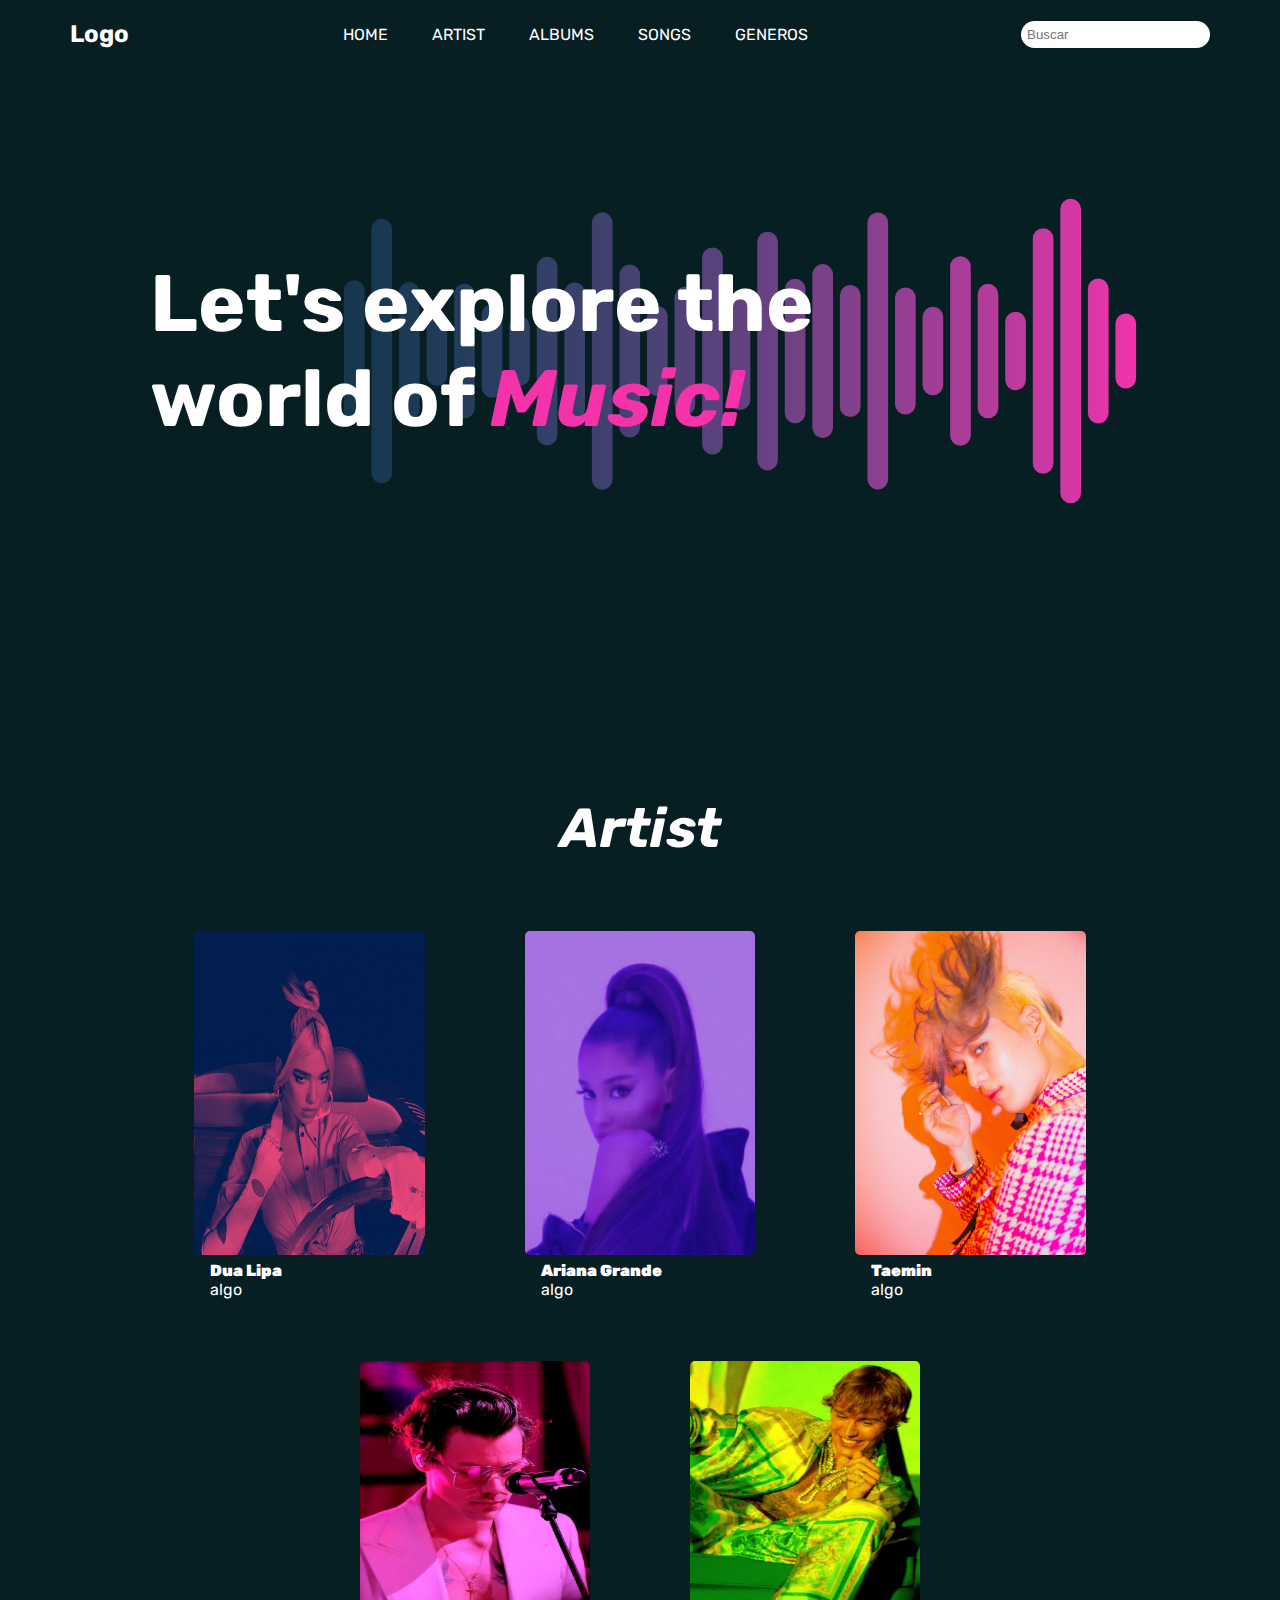
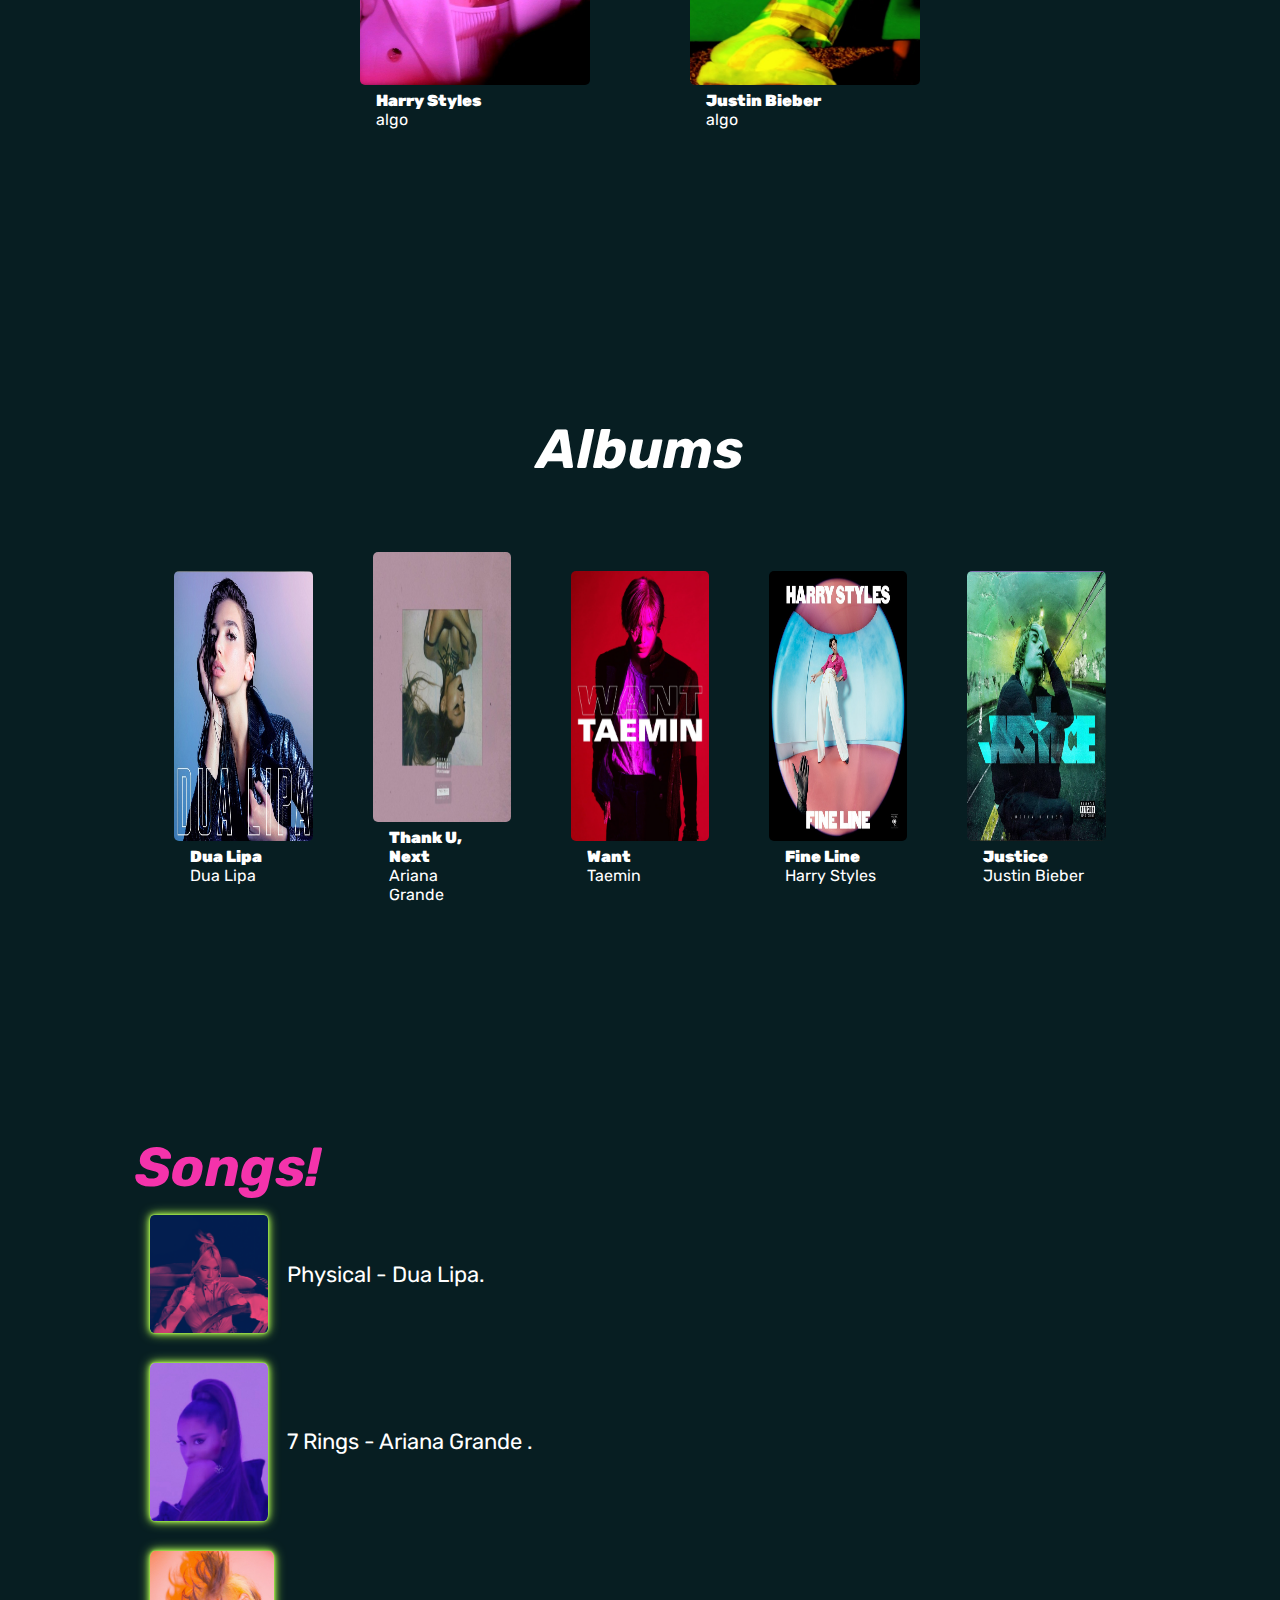
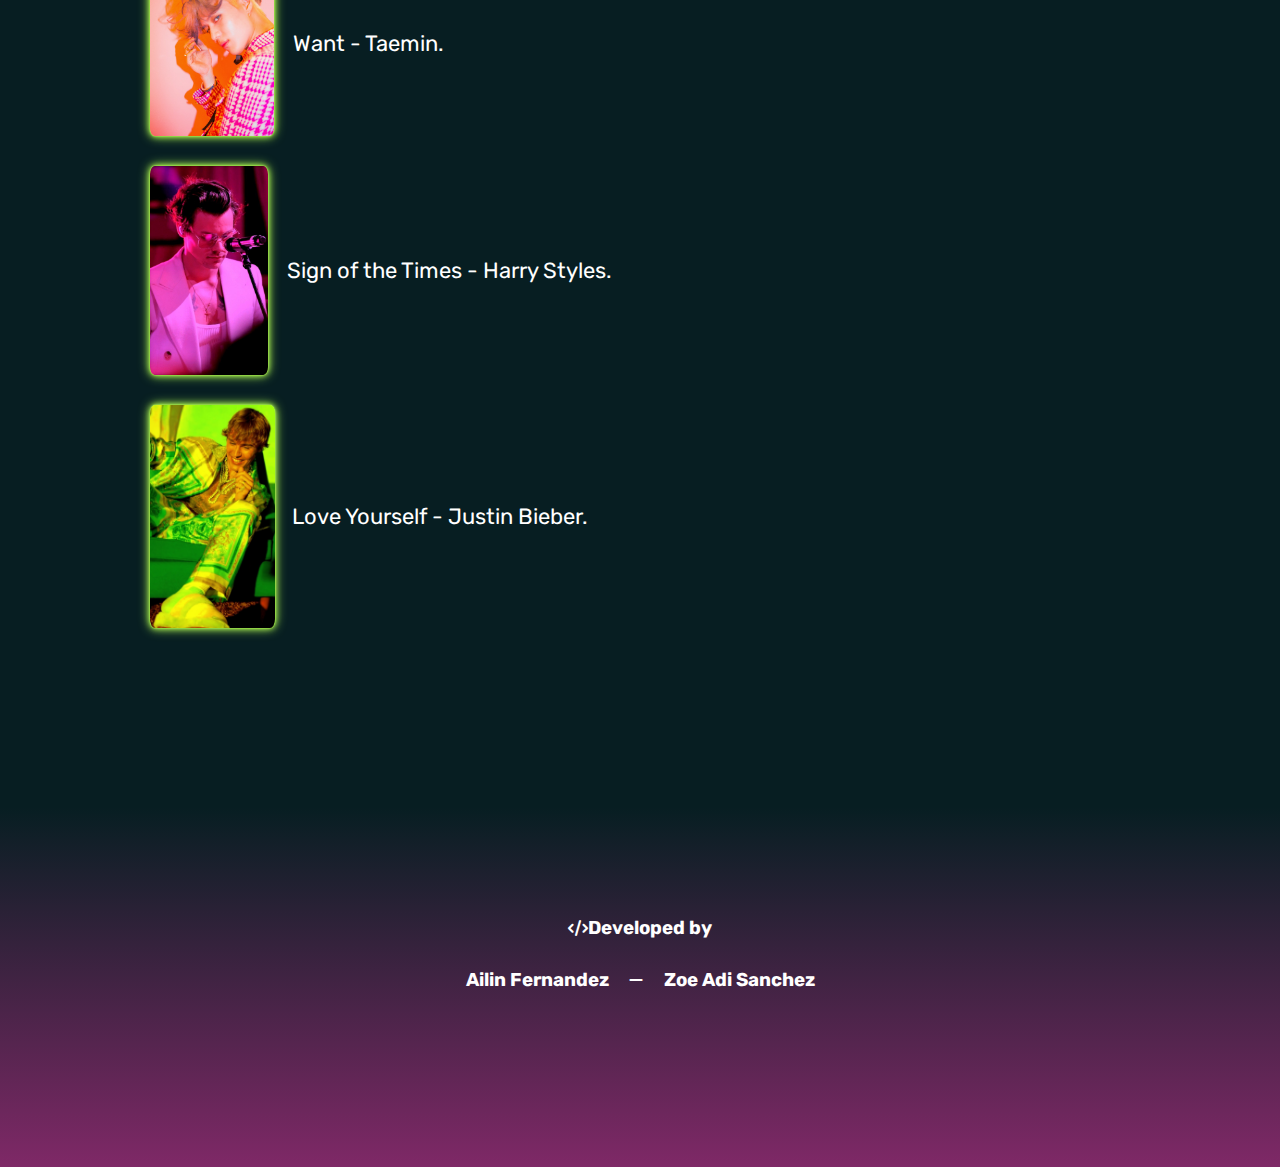
==== index.html @ 06b075d5 "todo terminado, unicamente falta la parte responsive" ====
<!DOCTYPE html>
<html lang="en">
<head>
    <meta charset="UTF-8">
    <meta http-equiv="X-UA-Compatible" content="IE=edge">
    <meta name="viewport" content="width=device-width, initial-scale=1.0">
    <link rel="stylesheet" href="./css/styles.css">
    <link rel="stylesheet" href="https://cdnjs.cloudflare.com/ajax/libs/font-awesome/6.1.1/css/all.min.css">
    <title>Music</title>
    <link rel="shortcut icon" href="./img/PlayStation-Logo-1994.png"> 
</head>

<body>
<!-----------------------HEADER-------------------------->
    <header class="navbar">
        <div class="logo">
            <h2 class="logotexto">Logo</h2>
        </div>

        <ul class="menu">
            <li><a href="index.html">HOME</a></li>
            <li><a href="detail-artist.html">ARTIST</a></li>
            <li> <a href="detail-album.html">ALBUMS</a></li>
            <li><a href="detail-track.html">SONGS</a></li>
            <li> <a href="generos.html">GENEROS</a></li>
        </ul>
        
        <form method="get" action="search-results.html">
            <input class="busqueda" type="search" placeholder="Buscar">
        </form>

    </header>


<!-----------------------TITULO PRINCIPAL-------------------------->

    <section class="tituloprincipalyfoto">
        <div class="tituloprincipal">
            <h1>Let's explore the <br>world of <span class="music">Music!</span></h1>
        </div>
    </section>
 


<!-----------------------ARTISTAS-------------------------->

    <section class="artistasgeneral">
        <h2 class="tituloartistas">Artist</h2>

        <div class="artistas">
            <div class="card">
                <a href="/programacionDH/detail-artist.html"><img src="./img/artistas/dualipa.png"></a>
                <div class="container">
                <h4><b>Dua Lipa</b></h4> 
                <p>algo</p> 
                </div>
            </div>

            <div class="card">
                <a href="/programacionDH/detail-artist.html"><img src="./img/artistas/ariana.jpg"></a>
                <div class="container">
                <h4><b>Ariana Grande</b></h4> 
                <p>algo</p> 
                </div>
            </div>

            <div class="card">
                <a href="/programacionDH/detail-artist.html"><img src="./img/artistas/taemin.jpg"></a>
                <div class="container">
                    <h4><b>Taemin</b></h4> 
                    <p>algo</p> 
                </div>
            </div>

            <div class="card">
                <a href="/programacionDH/detail-artist.html"><img src="./img/artistas/harrystyles.jpg"></a>
                <div class="container">
                <h4><b>Harry Styles</b></h4> 
                <p>algo</p> 
                </div>
            </div>

            <div class="card">
                <a href="/programacionDH/detail-artist.html"><img src="./img/artistas/justinbieber.jpg"></a>
                <div class="container">
                <h4><b>Justin Bieber</b></h4> 
                <p>algo</p> 
                </div>
            </div>
        </div>
    </section>

<!-----------------------ALBUMS-------------------------->

    <section class="albumsgeneral">
        <h2 class="tituloartistas">Albums</h2>

        <div class="albums">
            <div class="cardalbum">
                <a href="/programacionDH/detail-artist.html"><img src="./img/albums/dualipa-album.jpg"></a>
                <div class="containeralbum">
                    <h4><b>Dua Lipa</b></h4> 
                    <p>Dua Lipa</p> 
                </div>
            </div>

            <div class="cardalbum">
                <a href="/programacionDH/detail-album.html"><img src="./img/albums/arianagrande-album.jpg"></a>
                <div class="containeralbum">
                    <h4><b>Thank U, Next</b></h4> 
                    <p>Ariana Grande</p> 
                </div>
            </div>

            <div class="cardalbum">
                <a href="/programacionDH/detail-album.html"><img src="./img/albums/taemin-album.jpg"></a>
                <div class="containeralbum">
                    <h4><b>Want</b></h4> 
                    <p>Taemin</p> 
                </div>
            </div>

            <div class="cardalbum">
                <a href="/programacionDH/detail-album.html"><img src="./img/albums/harrystyles-album.jpg"></a>
                <div class="containeralbum">
                    <h4><b>Fine Line</b></h4> 
                    <p>Harry Styles</p> 
                </div>
            </div>

            <div class="cardalbum">
                <a href="/programacionDH/detail-artist.html"><img src="./img/albums/justinbieber-album.png"></a>
                <div class="containeralbum">
                    <h4><b>Justice</b></h4> 
                    <p>Justin Bieber</p> 
                </div>
            </div>
        </div>
    </section>

<!-----------------------CANCIONES-------------------------->

    <article class="canciones">

        <h2 class="titulocancion">Songs!</h2>
        
        <section class="marcador">
            <a href="./detail-track.html">
            <img class="dualipamarcador" src="./img/artistas/dualipa.png">
            <p>Physical - Dua Lipa.</p>
            </a>
        </section>

        <section class="marcador">
            <a href="./detail-track.html">
            <img class="arianamarcador" src="./img/artistas/ariana.jpg">
            <p>7 Rings - Ariana Grande .</p>
            </a>
        </section>

        <section class="marcador">
            <a href="./detail-track.html">
            <img class="taeminmarcador" src="./img/artistas/taemin.jpg">
            <p>Want - Taemin.</p>
            </a>
        </section>

        <section class="marcador">
            <a href="./detail-track.html">
            <img class="harrystylesmarcador" src="./img/artistas/harrystyles.jpg">
            <p>Sign of the Times - Harry Styles.</p>
            </a>
        </section>

        <section class="marcador">
            <a href="./detail-track.html">
            <img class="justinbiebermarcador" src="./img/artistas/justinbieber.jpg">
            <p>Love Yourself - Justin Bieber.</p>
            </a>
        </section>
    
    </article>
    

<!-----------------------FOOTER-------------------------->
    
    <footer>
        <div class="aversianda">
            <div class="develop">
                <i class="fa-solid fa-code"></i>
                <h3> Developed by</h3>
            </div>
            <div class="integrantes">
                <h3>Ailin Fernandez</h3>
                <i class="fa-solid fa-minus"></i>
                <h3>Zoe Adi Sanchez</h3>
            </div>
        </div>
    </footer>

</body>
</html>
---- css/styles.css ----
@import url('https://fonts.googleapis.com/css2?family=Rubik:wght@300&display=swap');
@import url('https://fonts.googleapis.com/css2?family=Rubik:ital,wght@1,300&display=swap');

/*-------------Elementos generales-----------------*/
*{
    box-sizing: border-box;
    margin: 0;
    padding: 0;
    color: white;
 }


 li{
    list-style:none;
 }

 a{
     text-decoration: none;
 }


body{
    background-color: #071E22;
    font-family: 'Rubik', sans-serif;

}
  /*----------------FOOTER---------------*/
  footer{
    margin-top: 12%;
    background: linear-gradient(to bottom, #071E22, #f433aa81);
    height: 40vh;
    width: 100%;
  }
  
  .aversianda{
      padding-top: 80px;
      padding-bottom: 75px;
  }
  
  .integrantes, .develop{
      display: flex;
      flex-wrap:wrap;
      align-items: center;
      justify-content: center;
      flex-direction:row;
      padding-bottom: 0px;
      padding-top: 30px;
  }
  
  .integrantes h3{
     margin:0px 20px;
  }

/*--------------Barra de navegacion-----------*/
.navbar{
    padding: 20px ;
    margin: 0px 50px;
    flex-wrap: wrap;
    display: flex;
    align-items: center;
    justify-content: space-between;
}

.navbar ul li{
    display:inline-block;
    justify-content: center;
    margin: 0 20px;
}

.busqueda{
    border-radius: 50px;
    border-style: none;
    outline: none;
    padding: 6px 6px;
    color: #071E22;
}

/*-------------------------INDEX----------------------*/
/*------------Titulo principal + foto ---------------*/

.tituloprincipalyfoto{
  margin-top: 3%;
    padding: 150px;
    background-image: url("../img/SoundWave.svg");
    background-repeat: no-repeat;
    background-size: cover;
    background-position: 100px;
    
}
.tituloprincipal{
    font-size: 40px;
}
.music{
    color:#F433AB;
    font-style: italic;
}

/*----------------seccion artistas----------*/
.artistasgeneral{
    margin-top: 200px;
}

.tituloartistas{
    text-align: center;
    margin-bottom: 40px;
    font-style: italic;
    font-size: 55px;

}


.artistas{    /* artistas y albums usan los mismos*/
    display:flex;
    flex-wrap: wrap;
    flex-direction: row;
    justify-content:center;
    align-items: center;
}
/*
.artistas, .albums{     artistas y albums usan los mismos
    display:flex;
    flex-wrap: wrap;
    flex-direction: row;
    justify-content:center;
    align-items: center;
}
*/
/*---cards de artistas*/
.card {
    transition: 0.3s;
    width: 18%;
    border-radius: 5px;
    margin: 30px 50px;
  }
 
  
  .card:hover {
    box-shadow: 0 8px 16px 0 rgba(255, 255, 255, 0.2);
  }
  
  .container {
    padding: 2px 16px;
  }
  .card img{
      width: 100%;
      height: 36vh;
      border-radius: 5px;
  }


  
/*------------------ALBUMS----------------*/
.albumsgeneral{
    margin-top: 15%;
    padding: 5%; 
}
.albums{
    display:flex;
    flex-wrap: wrap;
    flex-direction: row;
    justify-content:center;
    align-items: center;    
}

/*---cards de albums*/
.cardalbum {
    transition: 0.3s;
    width: 12%;
    border-radius: 5px;
    margin: 30px 30px;
  }
 
  .albums:hover .cardalbum {
    opacity:0.3;
  }
  .albums .cardalbum:hover {
    opacity:1;
  }
  .cardalbum img{
      width: 100%;
      height: 30vh;
      border-radius: 5px;
  }

  .containeralbum {
    padding: 2px 16px;
  }



/*------------------SONGS----------------*/
.canciones{
    margin: 150px 120px 40px 120px;
    display: flex;
    flex-direction: column;
    align-items:flex-start;
    padding: 10px;
    margin: 125px;
}
.titulocancion{
    color: #F433AB;
    font-style: italic;
    font-size: 55px;
}

.marcador{
    display: flex;
    flex-direction: row;
    align-items: center;
    margin: 15px;
    justify-content: flex-start;
}
.marcador a{
    display: flex;
    flex-direction: row;
    align-items: center;
    justify-content: flex-start;
}
.marcador img {
    border-radius: 4%;
    box-shadow: 0 0 1px #b3ff51, 0 0 2px #b3ff51, 0 0 6px #b3ff51, 0 0 12px #b3ff51, inset 0 0 1px #b3ff51, inset 0 0 2px #b3ff51, inset 0 0 6px #b3ff51, inset 0 0 12px #b3ff51;
    
}
.dualipamarcador{
    max-width: 12%;
    max-height: 12%;
}
.arianamarcador{
    max-width: 12%;
    max-height: 10%;
}
.justinbiebermarcador{
    max-width: 15%;
    max-height: 11%;
}
.harrystylesmarcador{
    max-width: 12%;
    max-height: 9%;
}
.taeminmarcador{
    max-width: 13%;
    max-height: 12%;
}

.marcador p{
    padding-left: 2%;
    width: 100%;
    font-size: 22px;
}


/*------------DETAIL-ARTIST-----------*/
  
  .detallesmargen{ /*margenes para todos los detalles*/
    margin: 150px 120px 40px 120px;
}

.titulosdetalles{ /*titulos para todos los detalles*/
    color: white;
    font-style: italic;
    font-size: 55px;
}
.titulosdetalleh3{/*H3 para todos los detalles*/
    font-size: 4vh;
    margin-top: 3%;
}

.artistafoto {
    max-width: 30%;
    max-height: 40%;
    border-radius: 2%;
}

.contenedorinfoartist{ /* Este se usa en Detail-generos.html--este es igual al .albumscontenedor, despues vemos si los unimos o los dejamos asi*/
    margin-top: 2%;
    box-shadow: 0 8px 16px 0 rgba(255, 255, 255, 0.26);
    border-radius: 1%;
    display:flex;
    flex-wrap: wrap;
    flex-direction: column;
    justify-content:center;
    align-items: center;
    padding: 5%;
}
.contenedorinfoartist p{
    margin-top: 1%;
    text-align: center;
}

.top5{
    list-style: decimal;
    margin-top: 20%;
}

/*------------DETAIL-ALBUM----------*/
.albumscontenedor {
    padding: 3%;
    margin-top: 2%;
    box-shadow: 0 8px 16px 0 rgba(255, 255, 255, 0.26);
    border-radius: 1%;
    display:flex;
    flex-wrap: wrap;
    flex-direction: column;
    justify-content:center;
    align-items: center;
}
.fotoalbum{
    max-width: 45%;
    border-radius: 2%;
}
.descrpcionalbum{
    text-align: center;
    margin: 2% 0%;
}
.listadecancionesalbum{
    margin-top: 5%;
    list-style-type: circle;
    
}
.albumscontenedor ol{
    margin-top: 2%;
}


/*------------DETAIL-TRACK----------*/
.contenedorgeneralinfocancion{ 
    margin-top: 2%;
    box-shadow: 0 8px 16px 0 rgba(255, 255, 255, 0.26);
    border-radius: 1%;
    padding: 5%;
}

.infocancioncontenedor{
    display:flex;
    flex-direction:row;
    justify-content:flex-start;
    align-items: flex-start;
}
.cancionalbumfoto {
    max-width: 40%;
    max-height: 40%;
    border-radius: 4%;
}
.infocancion{
    margin-left: 4%;
}
.infocancion ol{
    margin-top: 7%;
}
.listainfocancion{
    margin-left: 7%;
    width: max-content;
    padding: 1%;
    margin-top: 2%;
    list-style-type: circle;
}

.iramiplaylist{
    margin-top: 50%;
}
.iramiplaylist a{
    border: 0.5px solid #d80d8a;
    background-color: #a1377942;
    padding: 2% 7%;
    border-radius: 8px;
    margin-right: 5%;
}
.reproductor{
    margin-top: 2%;
    width:100%
}


/*--------------GENEROS-------------*/
.contenedorgeneros{
    margin-top: 2%;
    box-shadow: 0 8px 16px 0 rgba(255, 255, 255, 0.26);
    border-radius: 1%;
    padding: 5%;
}
.cardgenero {
    transition: 0.3s;
    width: 20%;
    border-radius: 5px;
    margin: 30px 30px;
}
.albums:hover .cardgenero {
    opacity:0.3;
}
.albums .cardgenero:hover {
    opacity:1;
}
.cardgenero img{
      width: 100%;
      height: 30vh;
      border-radius: 5px;
}

.containeralbum{
    padding: 2px 16px;
}

/*------------DETAIL-GENEROS----------*/

.listagenerosartistas{
    margin-top:3%;
}
.imgartistaspop{
    width: 90px;
    height: 90px;
}
.generosdetallelista{
    text-align: center;
    margin: 15% 0%;
}
.contenedorinfoartist img{
    border-radius: 5%;
}

/*------------PLAYLIST----------*/
.contenedorplaylist {
    padding: 3%;
    margin-top: 2%;
    box-shadow: 0 8px 16px 0 rgba(255, 255, 255, 0.26);
    border-radius: 1%;
    display:flex;
    flex-wrap: wrap;
    flex-direction: row;
    justify-content:flex-start;
    align-items: flex-start;
}

.musicaplay{
    margin-right: 2%;
}

.corazon{
    align-self: center;
    margin-left: 30%;
}

/*------------SEARCH RESULTS----------*/
.contenedorbusqueda{
    padding: 3%;
    margin-top: 2%;
    box-shadow: 0 8px 16px 0 rgba(255, 255, 255, 0.26);
    border-radius: 1%;
 }
 .contenedorbusquedaseccion{
     line-height: 48px;
 }
.resultadosdebusqueda a{
    color:  rgb(17, 115, 148);
}
.olalbumsariana img{
    height: 225px;
    width: 225px;
    border-radius: 5%;
    display:flex;
    flex-wrap: wrap;
    flex-direction: column;
    justify-content:flex-start;
    align-items: center;
}
.olalbumsariana{
    display:flex;
    flex-wrap: wrap;
    flex-direction: row;
    justify-content:center;
}

.h2results{
    margin: 2%;
}
.resultadosdebusqueda ol li{
    list-style-type: circle;
    margin-left: 3%;
}
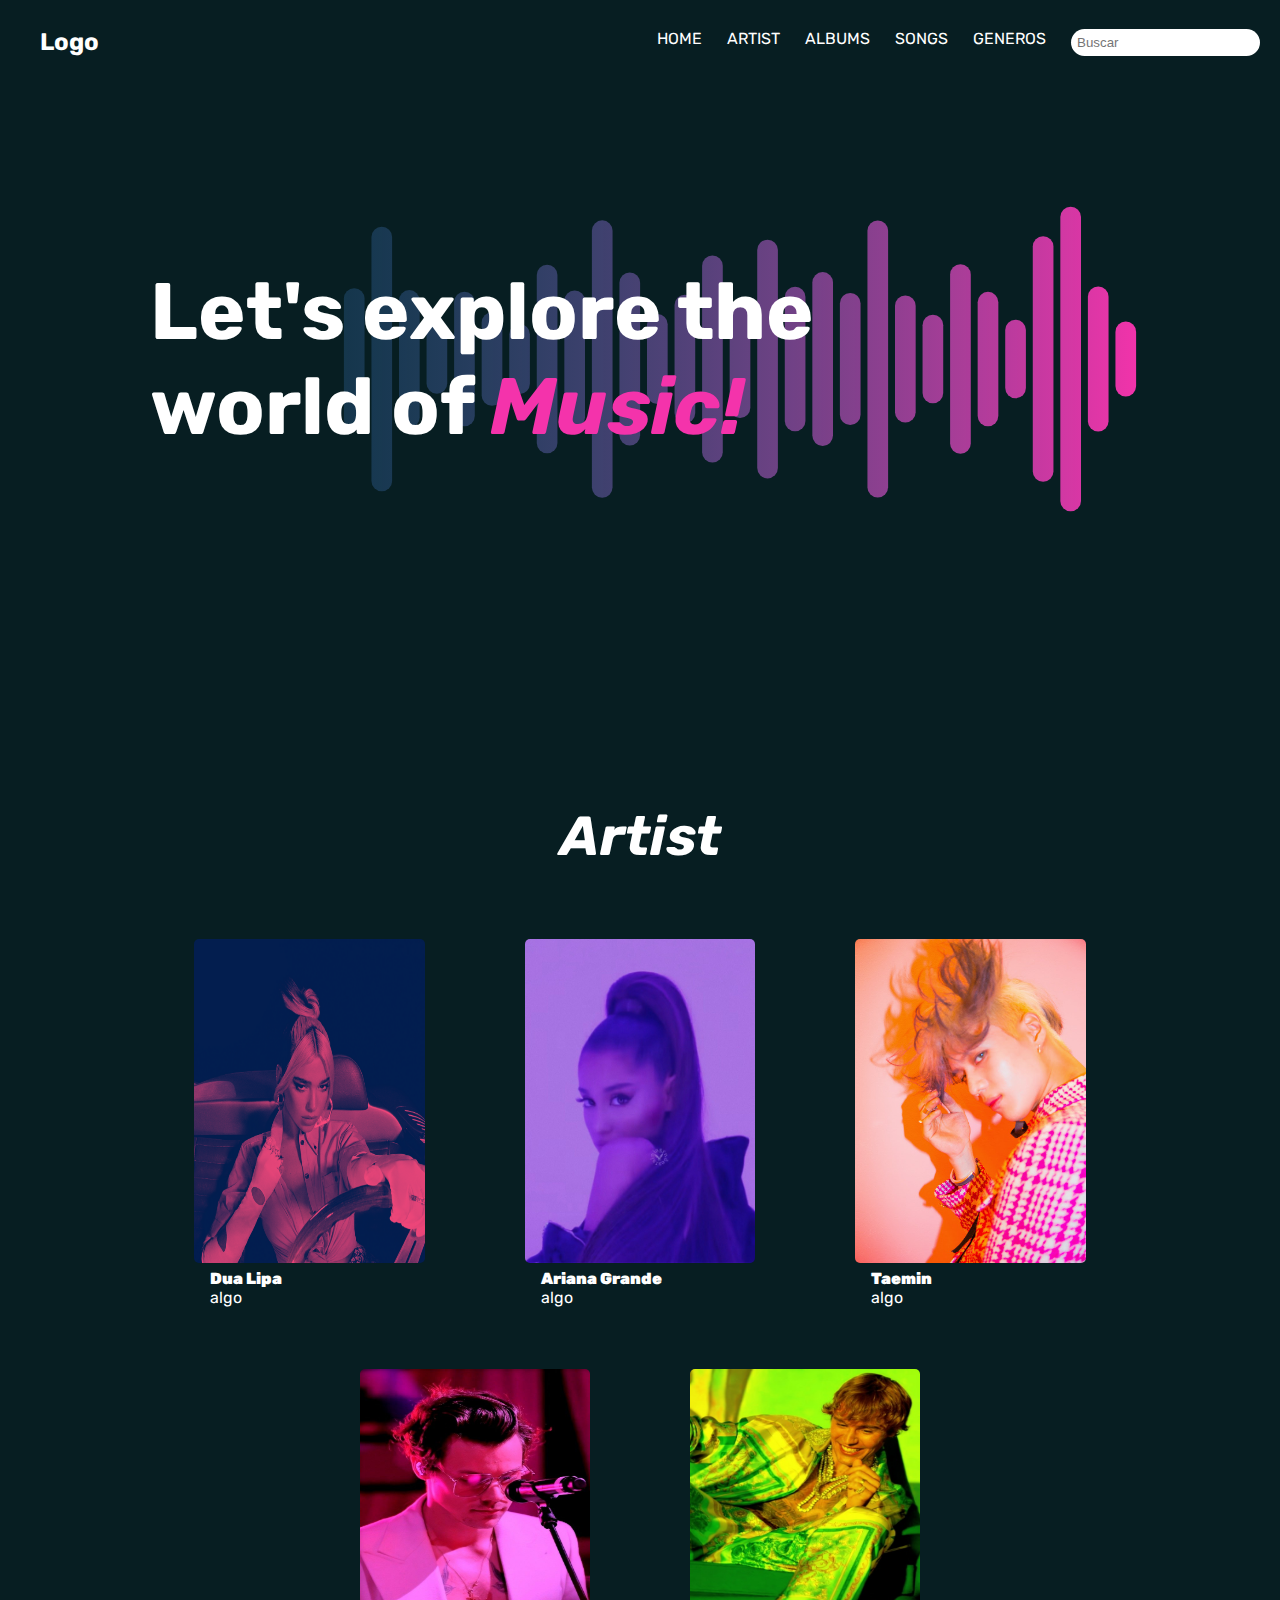
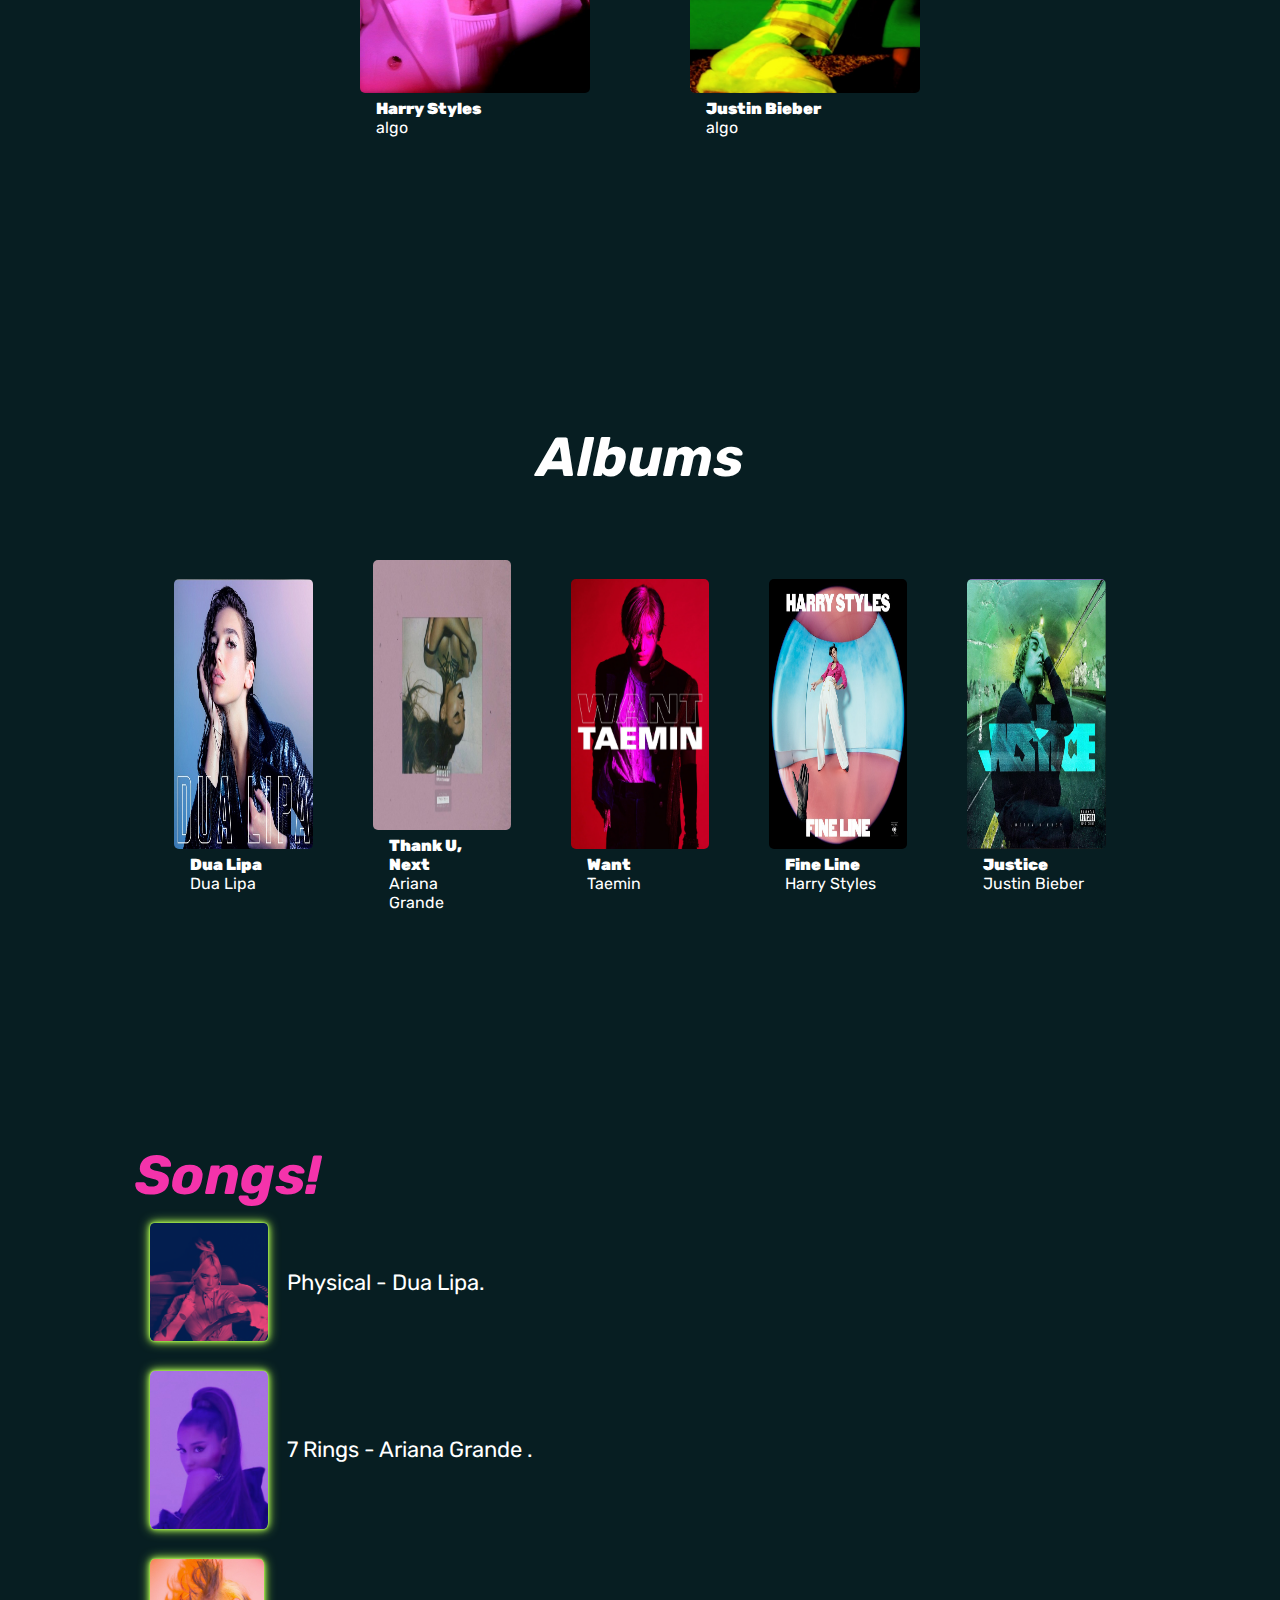
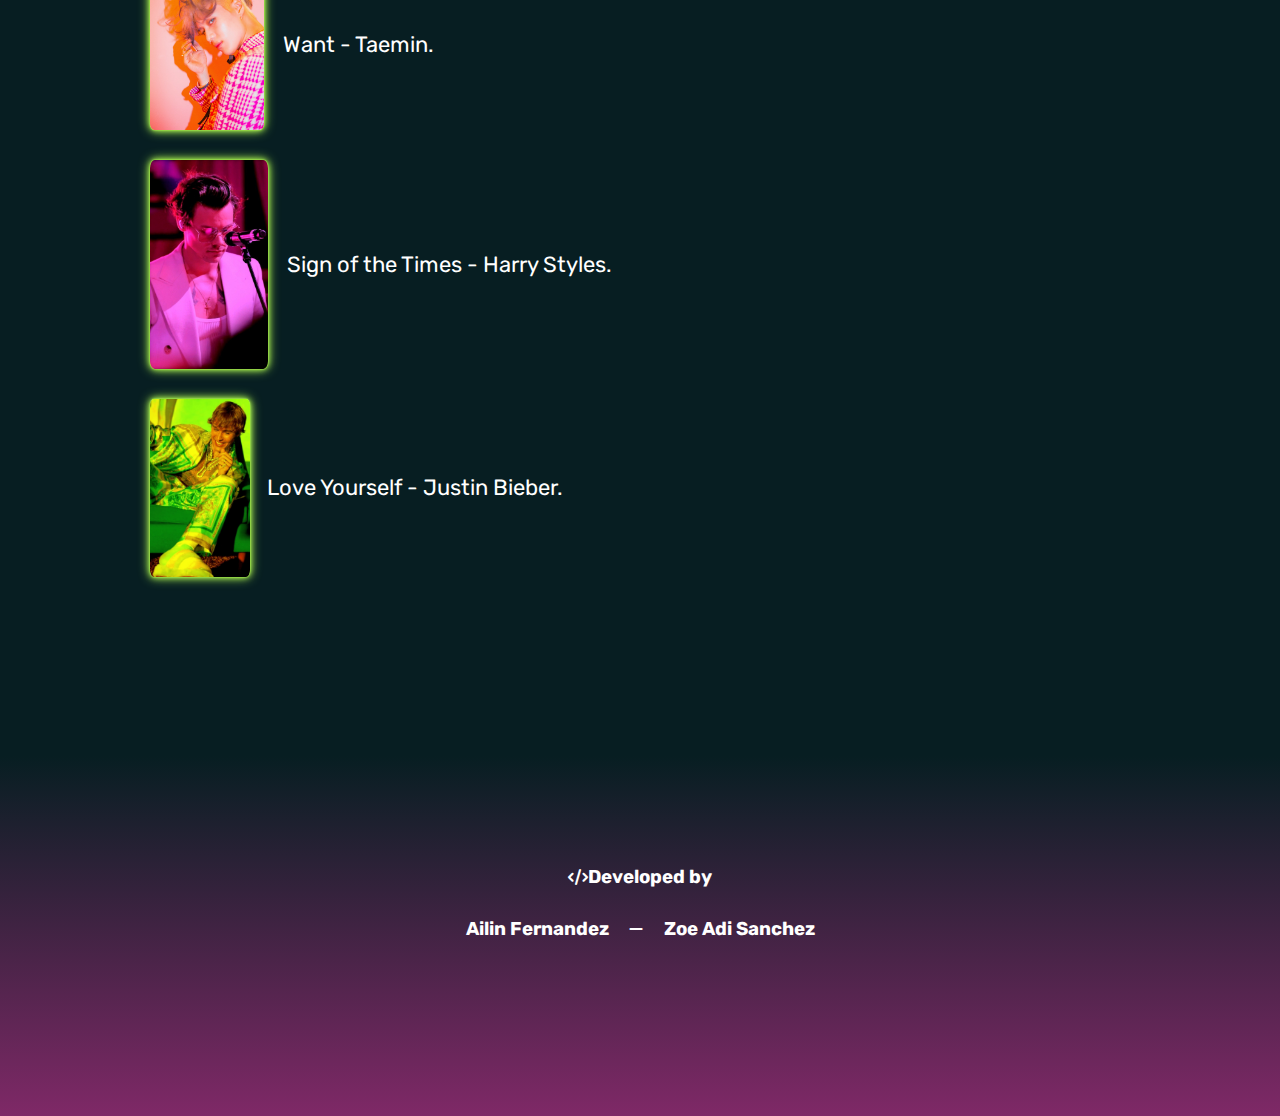
==== commit 3d27ac29: "todo el responsive esta terminado, solo falta el index. La barra de navegacion/navbar ya esta 100%" ====
--- a/index.html
+++ b/index.html
@@ -7,7 +7,7 @@
     <link rel="stylesheet" href="./css/styles.css">
     <link rel="stylesheet" href="https://cdnjs.cloudflare.com/ajax/libs/font-awesome/6.1.1/css/all.min.css">
     <title>Music</title>
-    <link rel="shortcut icon" href="./img/PlayStation-Logo-1994.png"> 
+    <link rel="shortcut icon" href="./img/logo.png"> 
 </head>
 
 <body>
@@ -17,18 +17,23 @@
             <h2 class="logotexto">Logo</h2>
         </div>
 
-        <ul class="menu">
-            <li><a href="index.html">HOME</a></li>
-            <li><a href="detail-artist.html">ARTIST</a></li>
-            <li> <a href="detail-album.html">ALBUMS</a></li>
-            <li><a href="detail-track.html">SONGS</a></li>
-            <li> <a href="generos.html">GENEROS</a></li>
-        </ul>
+        <input type="checkbox" id="toggler" >
+        <label for="toggler"><i class="fa-solid fa-bars "></i></label>
         
-        <form method="get" action="search-results.html">
-            <input class="busqueda" type="search" placeholder="Buscar">
-        </form>
-
+        <div class="menu">
+            <ul class="list">
+                <li><a href="index.html">HOME</a></li>
+                <li><a href="detail-artist.html">ARTIST</a></li>
+                <li><a href="detail-album.html">ALBUMS</a></li>
+                <li><a href="detail-track.html">SONGS</a></li>
+                <li><a href="generos.html">GENEROS</a></li>
+                <li> <form method="get" action="search-results.html">
+                        <input class="busqueda" type="search" placeholder="Buscar">
+                    </form>
+                </li>
+            </ul>
+        </div>
+        
     </header>
 
 
@@ -146,35 +151,35 @@
         
         <section class="marcador">
             <a href="./detail-track.html">
-            <img class="dualipamarcador" src="./img/artistas/dualipa.png">
+            <img src="./img/artistas/dualipa.png">
             <p>Physical - Dua Lipa.</p>
             </a>
         </section>
 
         <section class="marcador">
             <a href="./detail-track.html">
-            <img class="arianamarcador" src="./img/artistas/ariana.jpg">
+            <img src="./img/artistas/ariana.jpg">
             <p>7 Rings - Ariana Grande .</p>
             </a>
         </section>
 
         <section class="marcador">
             <a href="./detail-track.html">
-            <img class="taeminmarcador" src="./img/artistas/taemin.jpg">
+            <img src="./img/artistas/taemin.jpg">
             <p>Want - Taemin.</p>
             </a>
         </section>
 
         <section class="marcador">
             <a href="./detail-track.html">
-            <img class="harrystylesmarcador" src="./img/artistas/harrystyles.jpg">
+            <img src="./img/artistas/harrystyles.jpg">
             <p>Sign of the Times - Harry Styles.</p>
             </a>
         </section>
 
         <section class="marcador">
             <a href="./detail-track.html">
-            <img class="justinbiebermarcador" src="./img/artistas/justinbieber.jpg">
+            <img src="./img/artistas/justinbieber.jpg">
             <p>Love Yourself - Justin Bieber.</p>
             </a>
         </section>
--- a/css/styles.css
+++ b/css/styles.css
@@ -52,19 +52,25 @@
   }
 
 /*--------------Barra de navegacion-----------*/
+.logo{
+    margin-left: 20px;
+}
 .navbar{
     padding: 20px ;
-    margin: 0px 50px;
+    margin: 8px 0px;
     flex-wrap: wrap;
     display: flex;
     align-items: center;
     justify-content: space-between;
 }
 
-.navbar ul li{
-    display:inline-block;
-    justify-content: center;
-    margin: 0 20px;
+.list{
+    list-style: none;
+    display: flex;
+    gap: 25px;
+}
+#toggler, .navbar label{
+    display: none;
 }
 
 .busqueda{
@@ -79,7 +85,7 @@
 /*------------Titulo principal + foto ---------------*/
 
 .tituloprincipalyfoto{
-  margin-top: 3%;
+    margin-top: 3%;
     padding: 150px;
     background-image: url("../img/SoundWave.svg");
     background-repeat: no-repeat;
@@ -95,7 +101,7 @@
     font-style: italic;
 }
 
-/*----------------seccion artistas----------*/
+/*----------------ARTISTAS----------*/
 .artistasgeneral{
     margin-top: 200px;
 }
@@ -154,7 +160,7 @@
     margin-top: 15%;
     padding: 5%; 
 }
-.albums{
+.albums{/*se usa para la pagina de generos y en el index en l aparte de los albumnes*/
     display:flex;
     flex-wrap: wrap;
     flex-direction: row;
@@ -217,29 +223,11 @@
     justify-content: flex-start;
 }
 .marcador img {
+    max-width: 12%;
+    max-height: 12%;
     border-radius: 4%;
     box-shadow: 0 0 1px #b3ff51, 0 0 2px #b3ff51, 0 0 6px #b3ff51, 0 0 12px #b3ff51, inset 0 0 1px #b3ff51, inset 0 0 2px #b3ff51, inset 0 0 6px #b3ff51, inset 0 0 12px #b3ff51;
     
-}
-.dualipamarcador{
-    max-width: 12%;
-    max-height: 12%;
-}
-.arianamarcador{
-    max-width: 12%;
-    max-height: 10%;
-}
-.justinbiebermarcador{
-    max-width: 15%;
-    max-height: 11%;
-}
-.harrystylesmarcador{
-    max-width: 12%;
-    max-height: 9%;
-}
-.taeminmarcador{
-    max-width: 13%;
-    max-height: 12%;
 }
 
 .marcador p{
@@ -261,7 +249,7 @@
     font-size: 55px;
 }
 .titulosdetalleh3{/*H3 para todos los detalles*/
-    font-size: 4vh;
+    font-size: 5vh;
     margin-top: 3%;
 }
 
@@ -271,7 +259,7 @@
     border-radius: 2%;
 }
 
-.contenedorinfoartist{ /* Este se usa en Detail-generos.html--este es igual al .albumscontenedor, despues vemos si los unimos o los dejamos asi*/
+.contenedorinfoartist{ /* Este se usa en Detail-generos.html y en detail-artist--este es igual al .albumscontenedor, despues vemos si los unimos o los dejamos asi*/
     margin-top: 2%;
     box-shadow: 0 8px 16px 0 rgba(255, 255, 255, 0.26);
     border-radius: 1%;
@@ -354,7 +342,6 @@
     margin-top: 2%;
     list-style-type: circle;
 }
-
 .iramiplaylist{
     margin-top: 50%;
 }
@@ -400,22 +387,29 @@
     padding: 2px 16px;
 }
 
+/*es el mismo que el de albums del index pero tambien lo utiliza generos*/
+
 /*------------DETAIL-GENEROS----------*/
 
 .listagenerosartistas{
-    margin-top:3%;
+    
+    display:flex;
+    flex-direction:row;
+    justify-content:space-around;
+    align-items: flex-start;
+}
+.contenedorinfoartist img{
+    border-radius: 5%;
 }
 .imgartistaspop{
-    width: 90px;
+    width:90px;
     height: 90px;
 }
 .generosdetallelista{
     text-align: center;
-    margin: 15% 0%;
-}
-.contenedorinfoartist img{
-    border-radius: 5%;
-}
+    margin: 5% 5%;
+}
+
 
 /*------------PLAYLIST----------*/
 .contenedorplaylist {
@@ -447,7 +441,7 @@
     border-radius: 1%;
  }
  .contenedorbusquedaseccion{
-     line-height: 48px;
+     line-height: 40px;
  }
 .resultadosdebusqueda a{
     color:  rgb(17, 115, 148);
@@ -477,3 +471,135 @@
     margin-left: 3%;
 }
 
+
+/*------------Responsive----------*/
+@media(max-width:460px){
+
+    /*----------NAVBAR-----------*/
+    .menu{
+        width: 100%;
+        max-height: 0;
+        overflow: hidden;
+    }
+    .list{
+        flex-direction: column;
+        align-items: center;
+        padding: 20px;
+    }
+    .navbar label{
+        display: inline-flex;
+        align-items: center;
+        cursor: pointer;
+    }
+    #toggler:checked ~ .menu{
+        max-height: 100%;
+    }
+    /*------------------------*/
+
+
+    .titulosdetalles{ /*titulos para todos los detalles*/
+        color: white;
+        font-style: italic;
+        font-size: 40px;
+    }
+    .detallesmargen{ /*margenes para todos los detalles*/
+        margin: 100px 15px 40px 15px;
+    }
+    .titulosdetalleh3{/*H3 para todos los detalles*/
+        font-size: 3vh;
+        margin-top: 3%;
+    }
+    .albums{/*se usa para la pagina de generos y en el index en l aparte de los albumnes*/
+        display:flex;
+        flex-wrap: wrap;
+        flex-direction: column;
+        justify-content:center;
+        align-items: center;
+    }
+    .contenedorinfoartist{ /* Este se usa en Detail-generos.html y en detail-artist--este es igual al .albumscontenedor, despues vemos si los unimos o los dejamos asi*/
+        margin-top: 2%;
+        box-shadow: 0 8px 16px 0 rgba(255, 255, 255, 0.26);
+        border-radius: 1%;
+        display:flex;
+        flex-wrap: wrap;
+        flex-direction: column;
+        justify-content:center;
+        align-items: center;
+        padding: 3%;
+    }
+
+
+    /*----------INDEX-----------*/
+    .tituloprincipalyfoto{
+        margin-top: 3%;
+        padding: 20px;
+        background-image: none; 
+    }
+    .tituloprincipal{
+        font-size: 25px;
+    }
+    .music{
+        color:#F433AB;
+        font-style: italic;
+    }
+
+    /*----------GENEROS-----------*/
+    .cardgenero {
+        transition: 0.3s;
+        width: 80%;
+        border-radius: 5px;
+        margin: 30px 30px;
+    }
+
+    /*----------DETAIL-TRACK------------*/
+    .infocancioncontenedor{
+        display:flex;
+        flex-direction:column;
+        justify-content:flex-start;
+        align-items:center;
+    }
+    .cancionalbumfoto {
+        max-width: 60%;
+    }
+    .infocancion{
+        margin: 0%;
+        text-align: center;
+       
+    }
+    .infocancion ol{
+        margin-top: 7%;
+        text-align: center;
+    }
+    .listainfocancion{
+        margin-left: 0%;
+        width: max-content;
+        padding: 1%;
+        margin-top: 2%;
+        list-style-type: circle;
+    }
+    .iramiplaylist{
+        text-align: end;
+        margin-top: 10%;
+        margin-bottom: 10%;
+    }   
+
+    /*----------DETAIL-GENEROS------------*/
+    .listagenerosartistas{
+        display:flex;
+        flex-wrap: wrap;
+        flex-direction:row;
+        justify-content:space-around;
+        align-items: flex-start;
+    }
+    .imgartistaspop{
+        width:90px;
+    }
+    .generosdetallelista{
+        text-align: center; 
+        margin: 3% 0%;
+    }
+    .contenedorinfoartist img{
+        border-radius: 5%;
+    }
+}
+
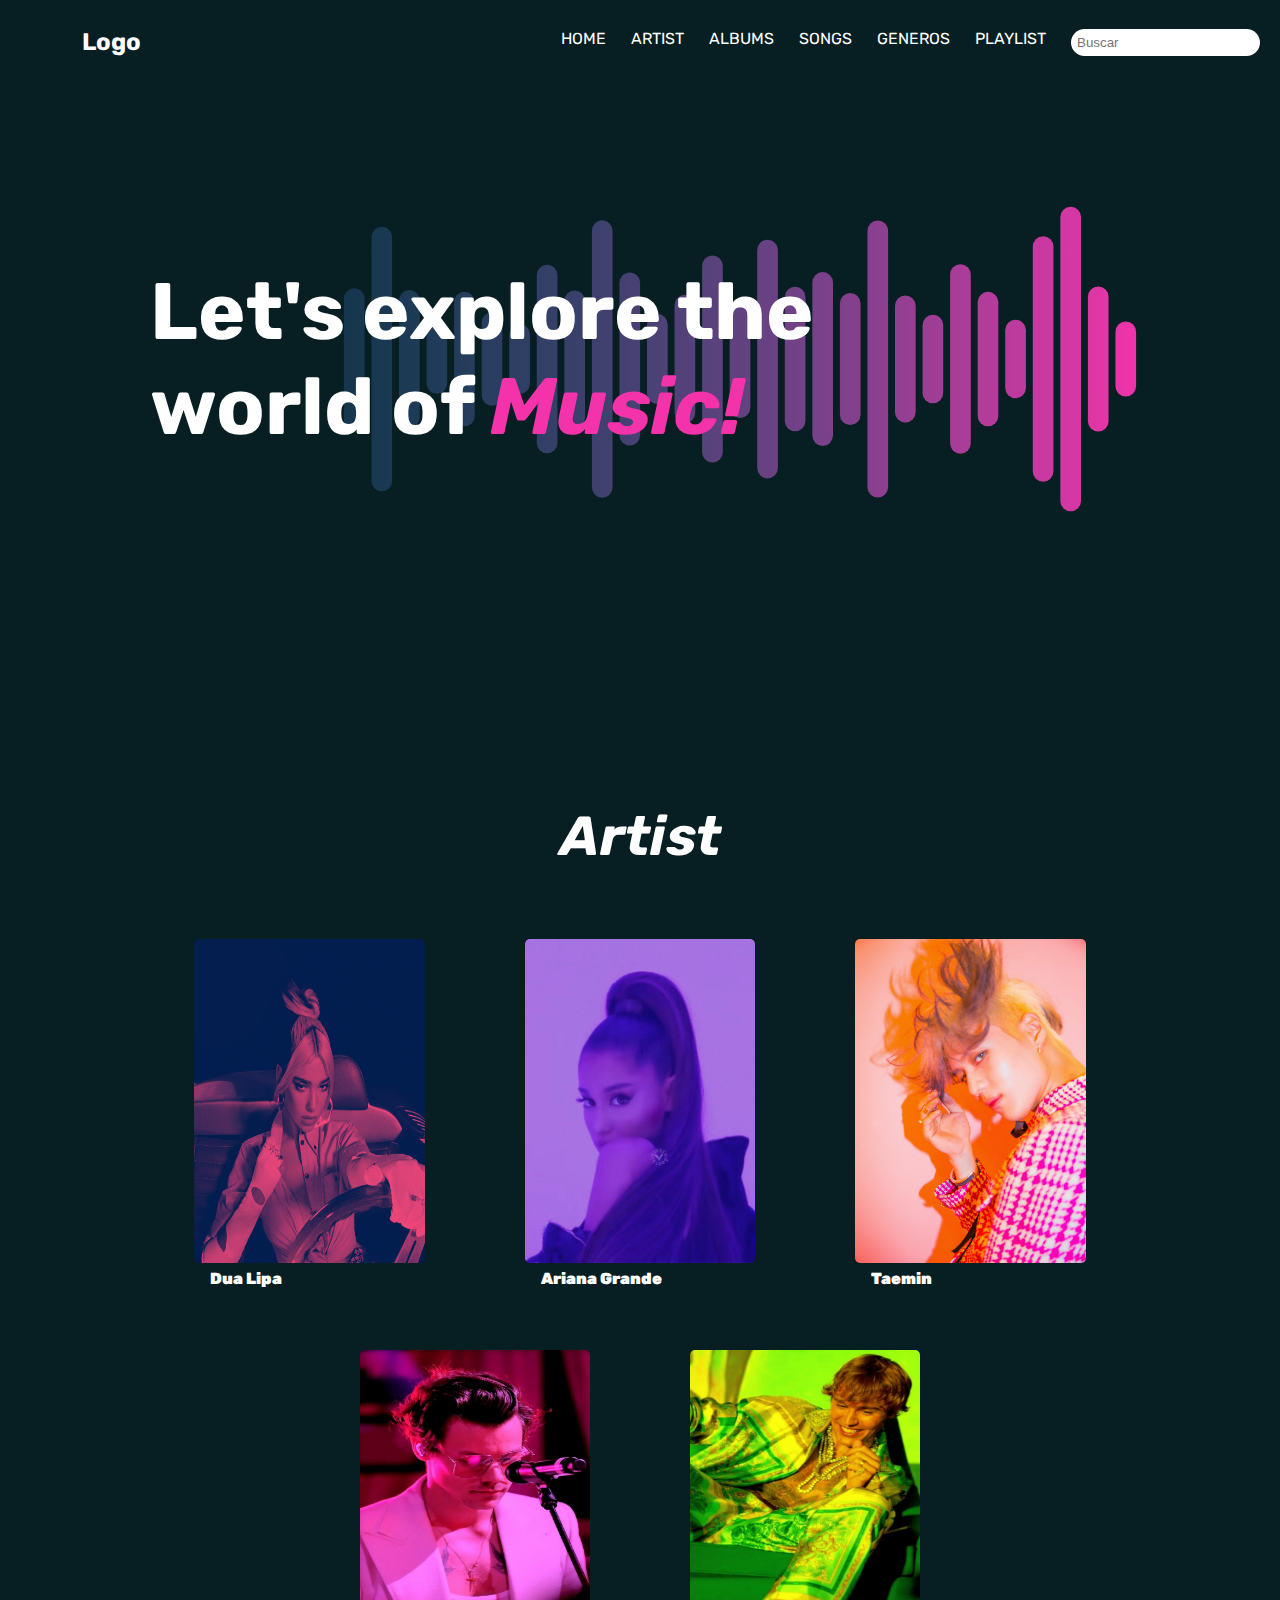
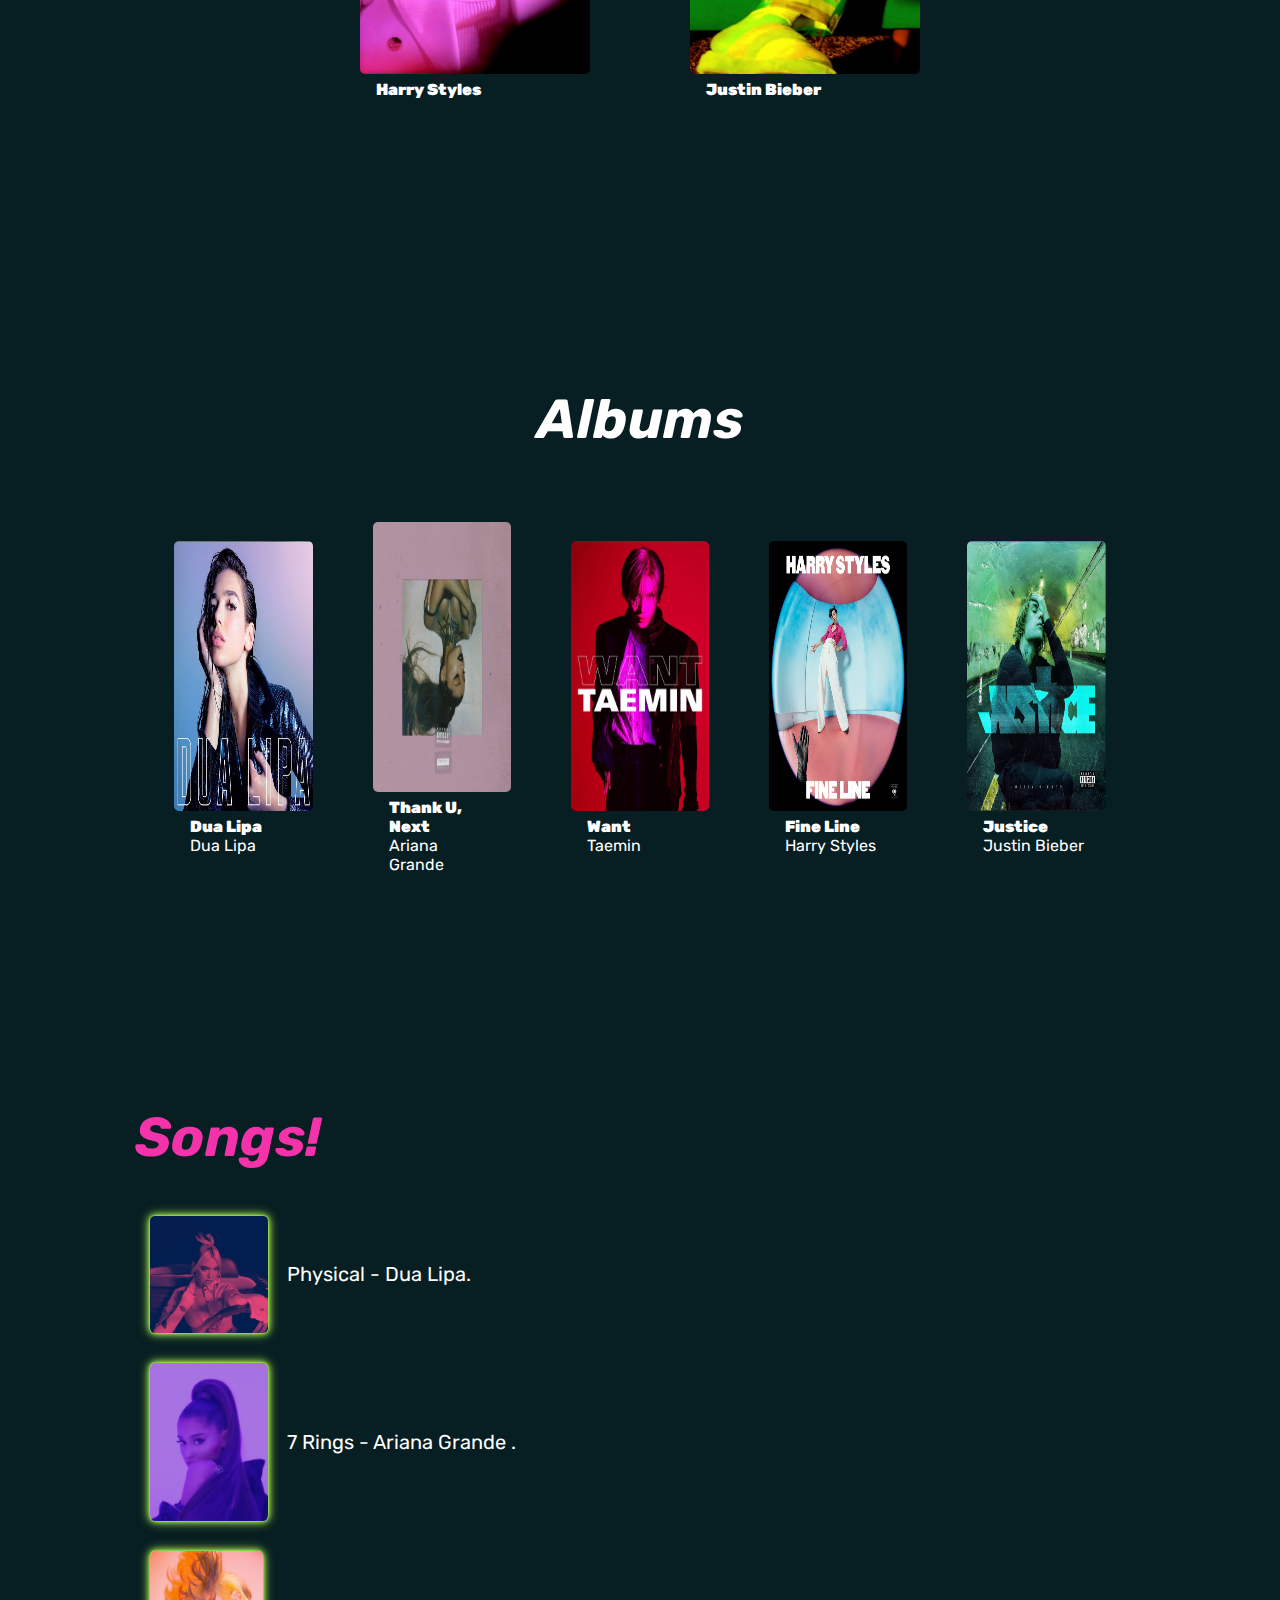
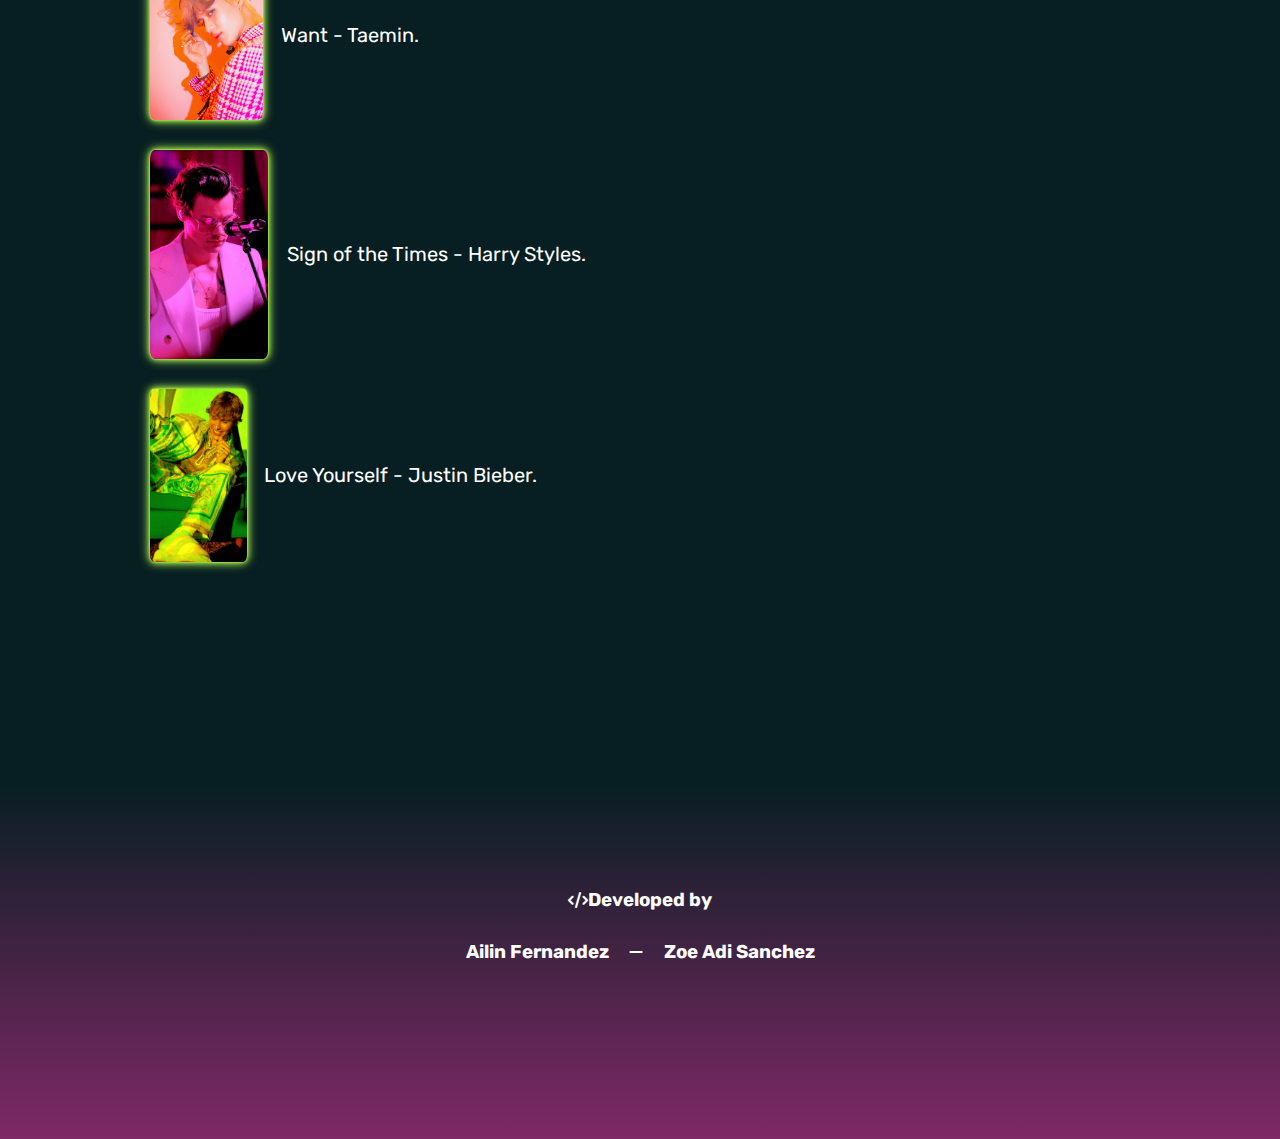
==== commit 310142e3: "todo terminado,responsive terminado. Lo unico que faltaria es ver si dejamos el logo o no y si cambi" ====
--- a/index.html
+++ b/index.html
@@ -27,6 +27,7 @@
                 <li><a href="detail-album.html">ALBUMS</a></li>
                 <li><a href="detail-track.html">SONGS</a></li>
                 <li><a href="generos.html">GENEROS</a></li>
+                <li><a href="playlist.html">PLAYLIST</a></li>
                 <li> <form method="get" action="search-results.html">
                         <input class="busqueda" type="search" placeholder="Buscar">
                     </form>
@@ -50,47 +51,52 @@
 <!-----------------------ARTISTAS-------------------------->
 
     <section class="artistasgeneral">
-        <h2 class="tituloartistas">Artist</h2>
+        <h2 class="titulosindex">Artist</h2>
 
         <div class="artistas">
             <div class="card">
-                <a href="/programacionDH/detail-artist.html"><img src="./img/artistas/dualipa.png"></a>
-                <div class="container">
-                <h4><b>Dua Lipa</b></h4> 
-                <p>algo</p> 
-                </div>
-            </div>
-
-            <div class="card">
-                <a href="/programacionDH/detail-artist.html"><img src="./img/artistas/ariana.jpg"></a>
-                <div class="container">
-                <h4><b>Ariana Grande</b></h4> 
-                <p>algo</p> 
-                </div>
-            </div>
-
-            <div class="card">
-                <a href="/programacionDH/detail-artist.html"><img src="./img/artistas/taemin.jpg"></a>
-                <div class="container">
-                    <h4><b>Taemin</b></h4> 
-                    <p>algo</p> 
-                </div>
-            </div>
-
-            <div class="card">
-                <a href="/programacionDH/detail-artist.html"><img src="./img/artistas/harrystyles.jpg"></a>
-                <div class="container">
-                <h4><b>Harry Styles</b></h4> 
-                <p>algo</p> 
-                </div>
-            </div>
-
-            <div class="card">
-                <a href="/programacionDH/detail-artist.html"><img src="./img/artistas/justinbieber.jpg"></a>
-                <div class="container">
-                <h4><b>Justin Bieber</b></h4> 
-                <p>algo</p> 
-                </div>
+                <a href="/programacionDH/detail-artist.html">
+                    <img src="./img/artistas/dualipa.png">
+                    <div class="container">
+                        <h4><b>Dua Lipa</b></h4> 
+                    </div>
+                </a>
+            </div>
+
+            <div class="card">
+                <a href="/programacionDH/detail-artist.html">
+                    <img src="./img/artistas/ariana.jpg">
+                    <div class="container">
+                    <h4><b>Ariana Grande</b></h4> 
+                    </div>
+                </a>
+            </div>
+
+            <div class="card">
+                <a href="/programacionDH/detail-artist.html">
+                    <img src="./img/artistas/taemin.jpg">
+                    <div class="container">
+                        <h4><b>Taemin</b></h4> 
+                    </div>
+                </a>
+            </div>
+
+            <div class="card">
+                <a href="/programacionDH/detail-artist.html">
+                    <img src="./img/artistas/harrystyles.jpg">
+                    <div class="container">
+                        <h4><b>Harry Styles</b></h4>  
+                    </div>
+                </a>    
+            </div>
+
+            <div class="card">
+                <a href="/programacionDH/detail-artist.html">
+                    <img src="./img/artistas/justinbieber.jpg">
+                    <div class="container">
+                        <h4><b>Justin Bieber</b></h4> 
+                    </div>
+                </a>
             </div>
         </div>
     </section>
@@ -98,7 +104,7 @@
 <!-----------------------ALBUMS-------------------------->
 
     <section class="albumsgeneral">
-        <h2 class="tituloartistas">Albums</h2>
+        <h2 class="titulosindex">Albums</h2>
 
         <div class="albums">
             <div class="cardalbum">
@@ -148,42 +154,43 @@
     <article class="canciones">
 
         <h2 class="titulocancion">Songs!</h2>
-        
-        <section class="marcador">
-            <a href="./detail-track.html">
-            <img src="./img/artistas/dualipa.png">
-            <p>Physical - Dua Lipa.</p>
-            </a>
-        </section>
-
-        <section class="marcador">
-            <a href="./detail-track.html">
-            <img src="./img/artistas/ariana.jpg">
-            <p>7 Rings - Ariana Grande .</p>
-            </a>
-        </section>
-
-        <section class="marcador">
-            <a href="./detail-track.html">
-            <img src="./img/artistas/taemin.jpg">
-            <p>Want - Taemin.</p>
-            </a>
-        </section>
-
-        <section class="marcador">
-            <a href="./detail-track.html">
-            <img src="./img/artistas/harrystyles.jpg">
-            <p>Sign of the Times - Harry Styles.</p>
-            </a>
-        </section>
-
-        <section class="marcador">
-            <a href="./detail-track.html">
-            <img src="./img/artistas/justinbieber.jpg">
-            <p>Love Yourself - Justin Bieber.</p>
-            </a>
-        </section>
-    
+            <div class="contenedorcanciones">
+            <section class="marcador">
+                <a href="./detail-track.html">
+                <img src="./img/artistas/dualipa.png">
+                <p>Physical - Dua Lipa.</p>
+                </a>
+            </section>
+
+            <section class="marcador">
+                <a href="./detail-track.html">
+                <img src="./img/artistas/ariana.jpg">
+                <p>7 Rings - Ariana Grande .</p>
+                </a>
+            </section>
+
+            <section class="marcador">
+                <a href="./detail-track.html">
+                <img src="./img/artistas/taemin.jpg">
+                <p>Want - Taemin.</p>
+                </a>
+            </section>
+
+            <section class="marcador">
+                <a href="./detail-track.html">
+                <img src="./img/artistas/harrystyles.jpg">
+                <p>Sign of the Times - Harry Styles.</p>
+                </a>
+            </section>
+
+            <section class="marcador">
+                <a href="./detail-track.html">
+                <img src="./img/artistas/justinbieber.jpg">
+                <p>Love Yourself - Justin Bieber.</p>
+                </a>
+            </section>
+        </div>
+          
     </article>
     
 
--- a/css/styles.css
+++ b/css/styles.css
@@ -8,15 +8,14 @@
     padding: 0;
     color: white;
  }
-
-
- li{
+li{
     list-style:none;
  }
-
- a{
+a{
      text-decoration: none;
  }
+
+
 
 
 body{
@@ -24,20 +23,30 @@
     font-family: 'Rubik', sans-serif;
 
 }
+
+::-webkit-scrollbar{
+    width: 12px;   
+}
+::-webkit-scrollbar-track{
+    background-color: #f3ebeb07;
+}
+::-webkit-scrollbar-thumb{
+    border-radius: 10px;
+    background-color: #F433AB;
+}
+
   /*----------------FOOTER---------------*/
-  footer{
-    margin-top: 12%;
+footer{
+    margin-top: 15%;
     background: linear-gradient(to bottom, #071E22, #f433aa81);
     height: 40vh;
     width: 100%;
-  }
-  
-  .aversianda{
+}
+.aversianda{
       padding-top: 80px;
       padding-bottom: 75px;
-  }
-  
-  .integrantes, .develop{
+}
+.integrantes, .develop{
       display: flex;
       flex-wrap:wrap;
       align-items: center;
@@ -45,15 +54,19 @@
       flex-direction:row;
       padding-bottom: 0px;
       padding-top: 30px;
-  }
-  
-  .integrantes h3{
+} 
+.integrantes h3{
      margin:0px 20px;
-  }
+}
+
 
 /*--------------Barra de navegacion-----------*/
 .logo{
-    margin-left: 20px;
+    margin-left: 5%;
+}
+.logo img{
+    width: 60px;
+    height: 60px;
 }
 .navbar{
     padding: 20px ;
@@ -63,7 +76,6 @@
     align-items: center;
     justify-content: space-between;
 }
-
 .list{
     list-style: none;
     display: flex;
@@ -72,7 +84,6 @@
 #toggler, .navbar label{
     display: none;
 }
-
 .busqueda{
     border-radius: 50px;
     border-style: none;
@@ -80,6 +91,7 @@
     padding: 6px 6px;
     color: #071E22;
 }
+
 
 /*-------------------------INDEX----------------------*/
 /*------------Titulo principal + foto ---------------*/
@@ -105,16 +117,13 @@
 .artistasgeneral{
     margin-top: 200px;
 }
-
-.tituloartistas{
+.titulosindex{
     text-align: center;
     margin-bottom: 40px;
     font-style: italic;
     font-size: 55px;
 
 }
-
-
 .artistas{    /* artistas y albums usan los mismos*/
     display:flex;
     flex-wrap: wrap;
@@ -122,28 +131,16 @@
     justify-content:center;
     align-items: center;
 }
-/*
-.artistas, .albums{     artistas y albums usan los mismos
-    display:flex;
-    flex-wrap: wrap;
-    flex-direction: row;
-    justify-content:center;
-    align-items: center;
-}
-*/
 /*---cards de artistas*/
-.card {
+  .card {
     transition: 0.3s;
     width: 18%;
     border-radius: 5px;
     margin: 30px 50px;
   }
- 
-  
   .card:hover {
     box-shadow: 0 8px 16px 0 rgba(255, 255, 255, 0.2);
   }
-  
   .container {
     padding: 2px 16px;
   }
@@ -154,7 +151,6 @@
   }
 
 
-  
 /*------------------ALBUMS----------------*/
 .albumsgeneral{
     margin-top: 15%;
@@ -169,13 +165,12 @@
 }
 
 /*---cards de albums*/
-.cardalbum {
+  .cardalbum {
     transition: 0.3s;
     width: 12%;
     border-radius: 5px;
     margin: 30px 30px;
   }
- 
   .albums:hover .cardalbum {
     opacity:0.3;
   }
@@ -187,7 +182,6 @@
       height: 30vh;
       border-radius: 5px;
   }
-
   .containeralbum {
     padding: 2px 16px;
   }
@@ -208,7 +202,14 @@
     font-style: italic;
     font-size: 55px;
 }
-
+.contenedorcanciones{
+    margin-top: 3%;
+    display: flex;
+    flex-direction: column;
+    flex-wrap: wrap;
+    justify-content:flex-start;
+    align-items: flex-start;
+}
 .marcador{
     display: flex;
     flex-direction: row;
@@ -217,32 +218,29 @@
     justify-content: flex-start;
 }
 .marcador a{
-    display: flex;
+    display:flex;
     flex-direction: row;
     align-items: center;
     justify-content: flex-start;
 }
 .marcador img {
     max-width: 12%;
-    max-height: 12%;
     border-radius: 4%;
     box-shadow: 0 0 1px #b3ff51, 0 0 2px #b3ff51, 0 0 6px #b3ff51, 0 0 12px #b3ff51, inset 0 0 1px #b3ff51, inset 0 0 2px #b3ff51, inset 0 0 6px #b3ff51, inset 0 0 12px #b3ff51;
-    
-}
-
+
+}
 .marcador p{
+    width: fit-content;
     padding-left: 2%;
-    width: 100%;
-    font-size: 22px;
+    font-size: 20px;
 }
 
 
 /*------------DETAIL-ARTIST-----------*/
   
-  .detallesmargen{ /*margenes para todos los detalles*/
+.detallesmargen{ /*margenes para todos los detalles*/
     margin: 150px 120px 40px 120px;
 }
-
 .titulosdetalles{ /*titulos para todos los detalles*/
     color: white;
     font-style: italic;
@@ -252,13 +250,11 @@
     font-size: 5vh;
     margin-top: 3%;
 }
-
 .artistafoto {
     max-width: 30%;
     max-height: 40%;
     border-radius: 2%;
 }
-
 .contenedorinfoartist{ /* Este se usa en Detail-generos.html y en detail-artist--este es igual al .albumscontenedor, despues vemos si los unimos o los dejamos asi*/
     margin-top: 2%;
     box-shadow: 0 8px 16px 0 rgba(255, 255, 255, 0.26);
@@ -274,12 +270,12 @@
     margin-top: 1%;
     text-align: center;
 }
-
 .top5{
     list-style: decimal;
     margin-top: 20%;
 }
 
+
 /*------------DETAIL-ALBUM----------*/
 .albumscontenedor {
     padding: 3%;
@@ -317,7 +313,6 @@
     border-radius: 1%;
     padding: 5%;
 }
-
 .infocancioncontenedor{
     display:flex;
     flex-direction:row;
@@ -387,7 +382,6 @@
     padding: 2px 16px;
 }
 
-/*es el mismo que el de albums del index pero tambien lo utiliza generos*/
 
 /*------------DETAIL-GENEROS----------*/
 
@@ -420,18 +414,16 @@
     display:flex;
     flex-wrap: wrap;
     flex-direction: row;
-    justify-content:flex-start;
+    justify-content:space-between;
     align-items: flex-start;
 }
-
 .musicaplay{
     margin-right: 2%;
 }
-
 .corazon{
-    align-self: center;
-    margin-left: 30%;
-}
+    align-self:center;
+}
+
 
 /*------------SEARCH RESULTS----------*/
 .contenedorbusqueda{
@@ -462,7 +454,9 @@
     flex-direction: row;
     justify-content:center;
 }
-
+.olalbumsariana a{
+    color: white;
+}
 .h2results{
     margin: 2%;
 }
@@ -476,6 +470,7 @@
 @media(max-width:460px){
 
     /*----------NAVBAR-----------*/
+   
     .menu{
         width: 100%;
         max-height: 0;
@@ -532,8 +527,10 @@
     /*----------INDEX-----------*/
     .tituloprincipalyfoto{
         margin-top: 3%;
-        padding: 20px;
-        background-image: none; 
+        padding: 45px;
+        background-image: url("../img/SoundWavemobile.svg");
+        background-repeat: no-repeat;
+       
     }
     .tituloprincipal{
         font-size: 25px;
@@ -542,6 +539,52 @@
         color:#F433AB;
         font-style: italic;
     }
+    .titulosindex{
+        text-align: center;
+        margin-bottom: 35px;
+        margin-top: 80px;
+        font-style: italic;
+        font-size: 35px;
+    
+    }
+    .titulocancion{
+        color: #F433AB;
+        font-style: italic;
+        font-size: 35px;
+    }
+    .artistas{    /* artistas y albums usan los mismos*/
+        display:flex;
+        flex-wrap: wrap;
+        flex-direction: column;
+        justify-content:center;
+        align-items: center;
+    }
+
+     /*----------card de artistas y album index-----------*/
+    .card, .cardalbum {
+        transition: 0.3s;
+        width: 70%;
+        border-radius: 5px;
+        margin: 30px 0px;
+      }
+
+      
+     /*----------seccion canciones index-----------*/
+    .canciones{
+        margin: 100px 10px 100px 10px;
+        display: flex;
+        flex-direction: column;
+        padding: 5px;
+        flex-wrap: wrap;
+        justify-content:center;
+        align-items: center;
+    }
+    .marcador p{
+        width: fit-content;
+        padding-left: 2%;
+        font-size: 20px;
+    }
+    
 
     /*----------GENEROS-----------*/
     .cardgenero {
@@ -551,7 +594,11 @@
         margin: 30px 30px;
     }
 
+
     /*----------DETAIL-TRACK------------*/
+    .contenedorgeneralinfocancion{
+        margin-top: 5%;
+    }
     .infocancioncontenedor{
         display:flex;
         flex-direction:column;
@@ -562,26 +609,25 @@
         max-width: 60%;
     }
     .infocancion{
-        margin: 0%;
-        text-align: center;
-       
+     margin-top: 3%;
     }
     .infocancion ol{
-        margin-top: 7%;
-        text-align: center;
+        margin-top: 5%;
+        margin-left: 5%;
     }
     .listainfocancion{
         margin-left: 0%;
-        width: max-content;
         padding: 1%;
         margin-top: 2%;
         list-style-type: circle;
     }
     .iramiplaylist{
-        text-align: end;
-        margin-top: 10%;
-        margin-bottom: 10%;
+        text-align: left;
+        margin-top: 15%;
+        margin-bottom: 5%;
     }   
+
+
 
     /*----------DETAIL-GENEROS------------*/
     .listagenerosartistas{
@@ -601,5 +647,22 @@
     .contenedorinfoartist img{
         border-radius: 5%;
     }
-}
-
+
+
+    /*------------PLAYLIST----------*/
+    .contenedorplaylist {
+        margin-top: 4%; 
+        margin-bottom: 10%;
+    }
+    .musicaplay{
+        margin-right: 0%;
+        width: 100%;
+    }
+    .corazon{
+        margin-top: 3%;
+    }
+    
+    
+    
+}
+
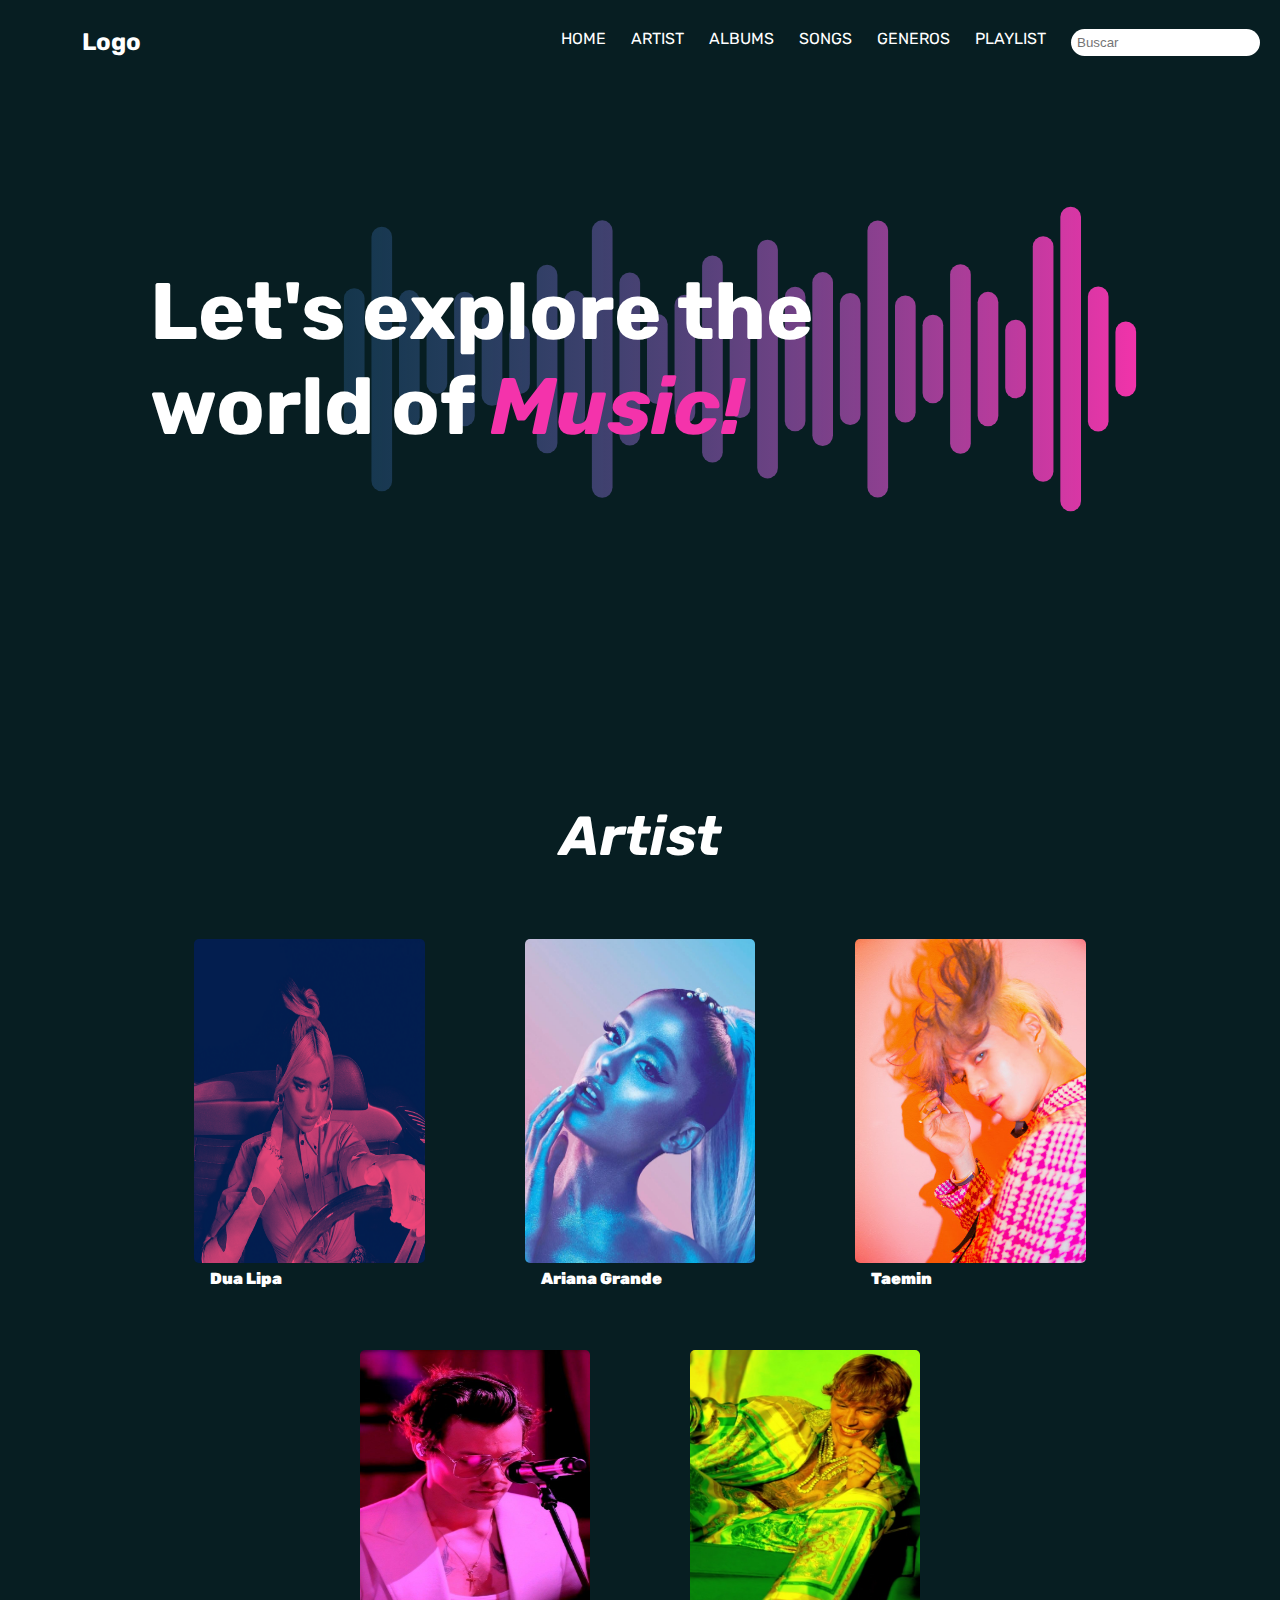
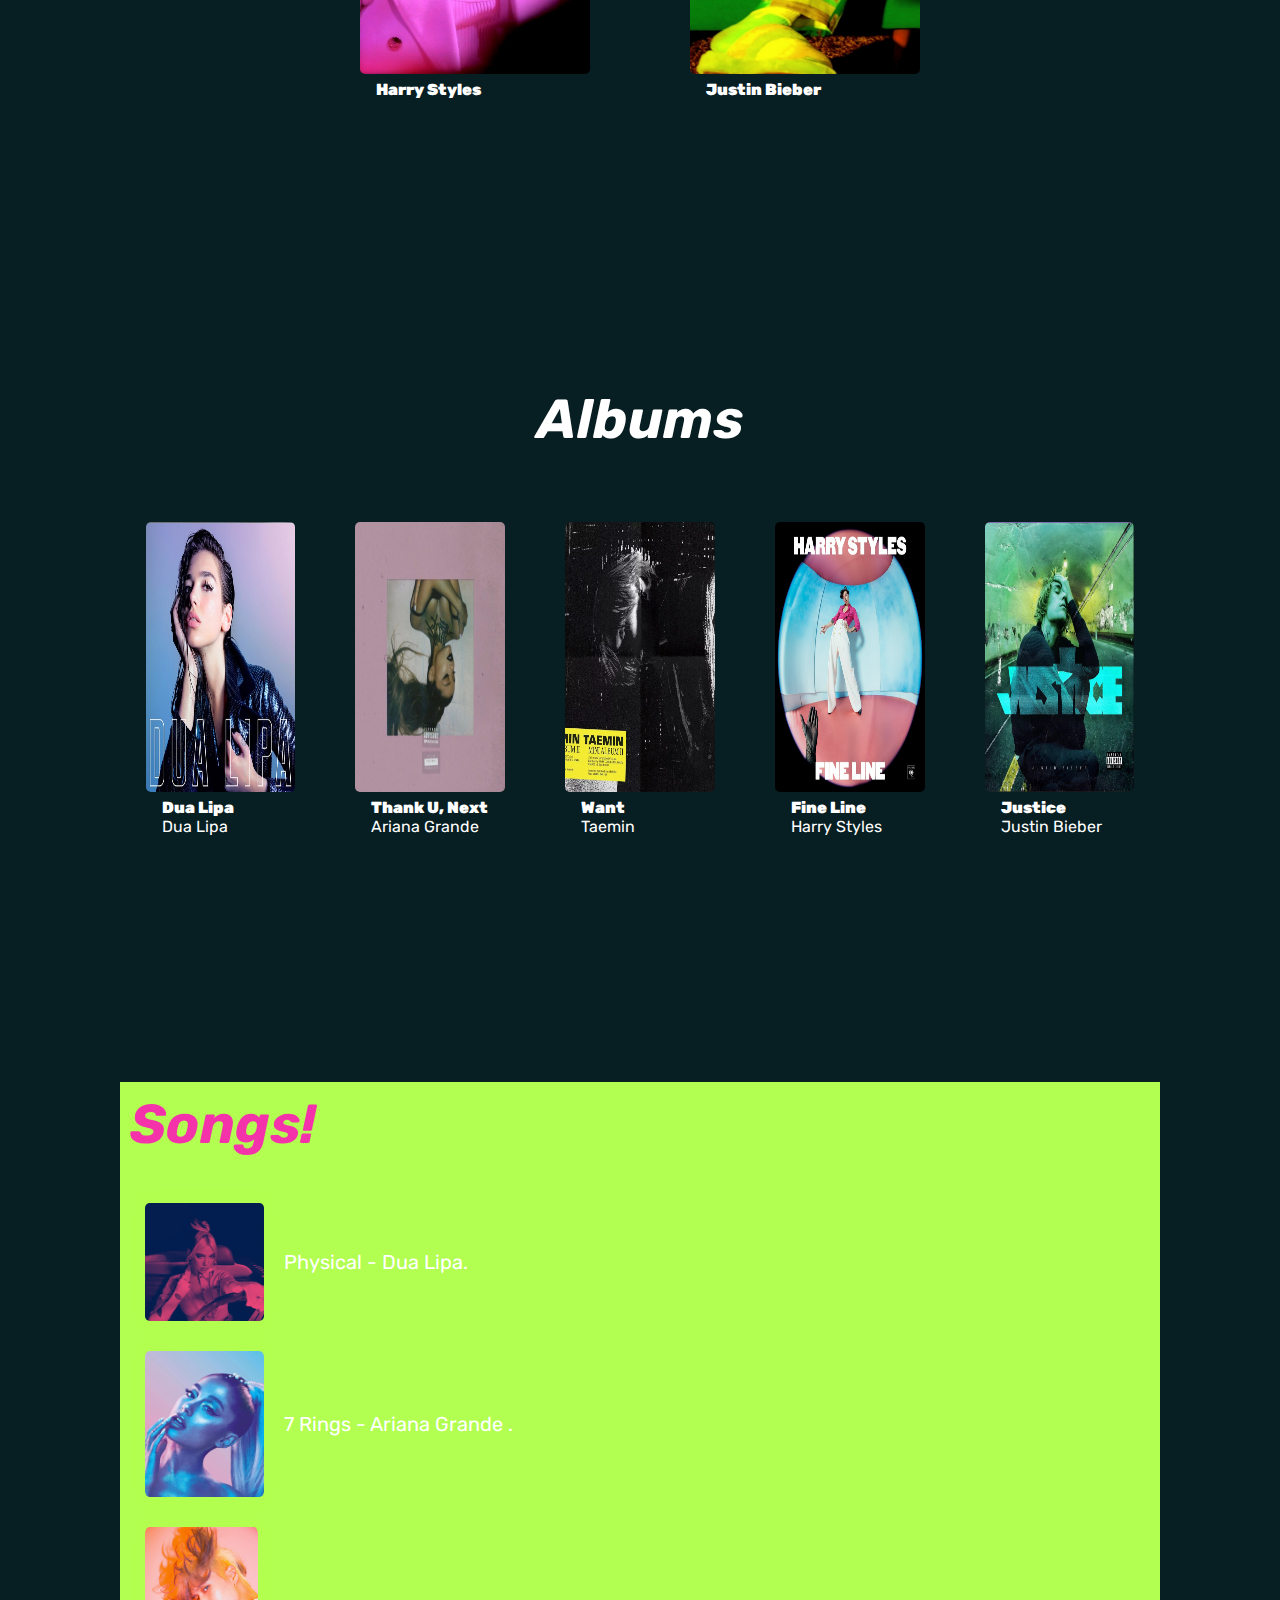
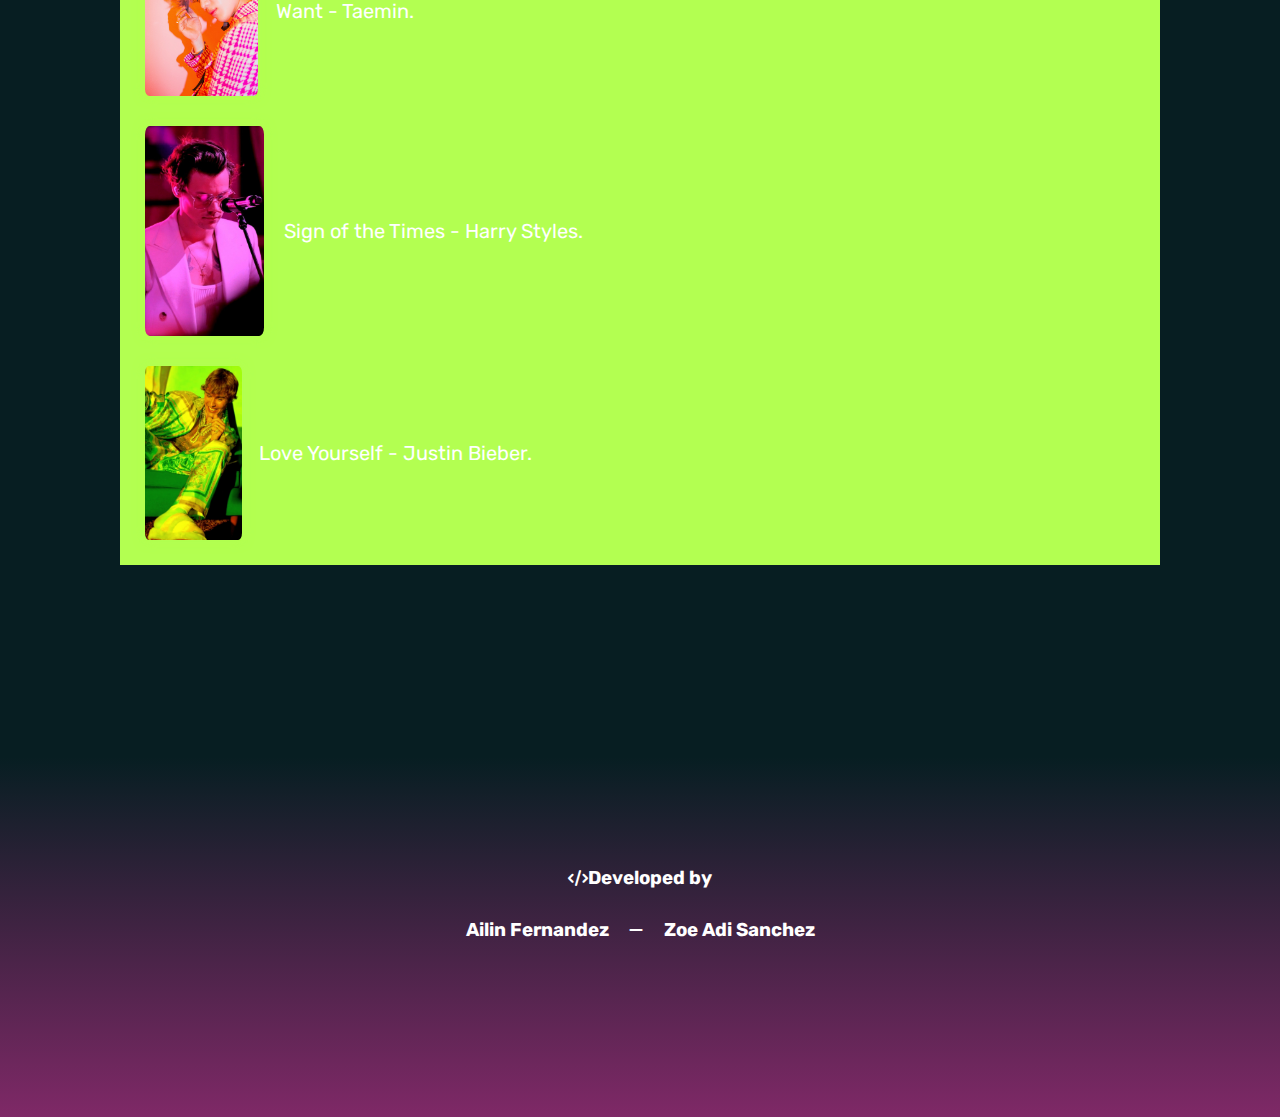
==== commit 65ab36e0: "cambio de algunas imagenes" ====
--- a/index.html
+++ b/index.html
@@ -65,7 +65,7 @@
 
             <div class="card">
                 <a href="/programacionDH/detail-artist.html">
-                    <img src="./img/artistas/ariana.jpg">
+                    <img src="./img/artistas/arianagrande.jpg">
                     <div class="container">
                     <h4><b>Ariana Grande</b></h4> 
                     </div>
@@ -164,7 +164,7 @@
 
             <section class="marcador">
                 <a href="./detail-track.html">
-                <img src="./img/artistas/ariana.jpg">
+                <img src="./img/artistas/arianagrande.jpg">
                 <p>7 Rings - Ariana Grande .</p>
                 </a>
             </section>
--- a/css/styles.css
+++ b/css/styles.css
@@ -167,7 +167,7 @@
 /*---cards de albums*/
   .cardalbum {
     transition: 0.3s;
-    width: 12%;
+    width: 13%;
     border-radius: 5px;
     margin: 30px 30px;
   }
@@ -195,7 +195,7 @@
     flex-direction: column;
     align-items:flex-start;
     padding: 10px;
-    margin: 125px;
+    background-color: #b3ff51;
 }
 .titulocancion{
     color: #F433AB;
@@ -466,7 +466,8 @@
 }
 
 
-/*------------Responsive----------*/
+/*-------------------------------------------------------------------------------------------------*/
+/*--------------------------------------------Responsive------------------------------------------*/
 @media(max-width:460px){
 
     /*----------NAVBAR-----------*/
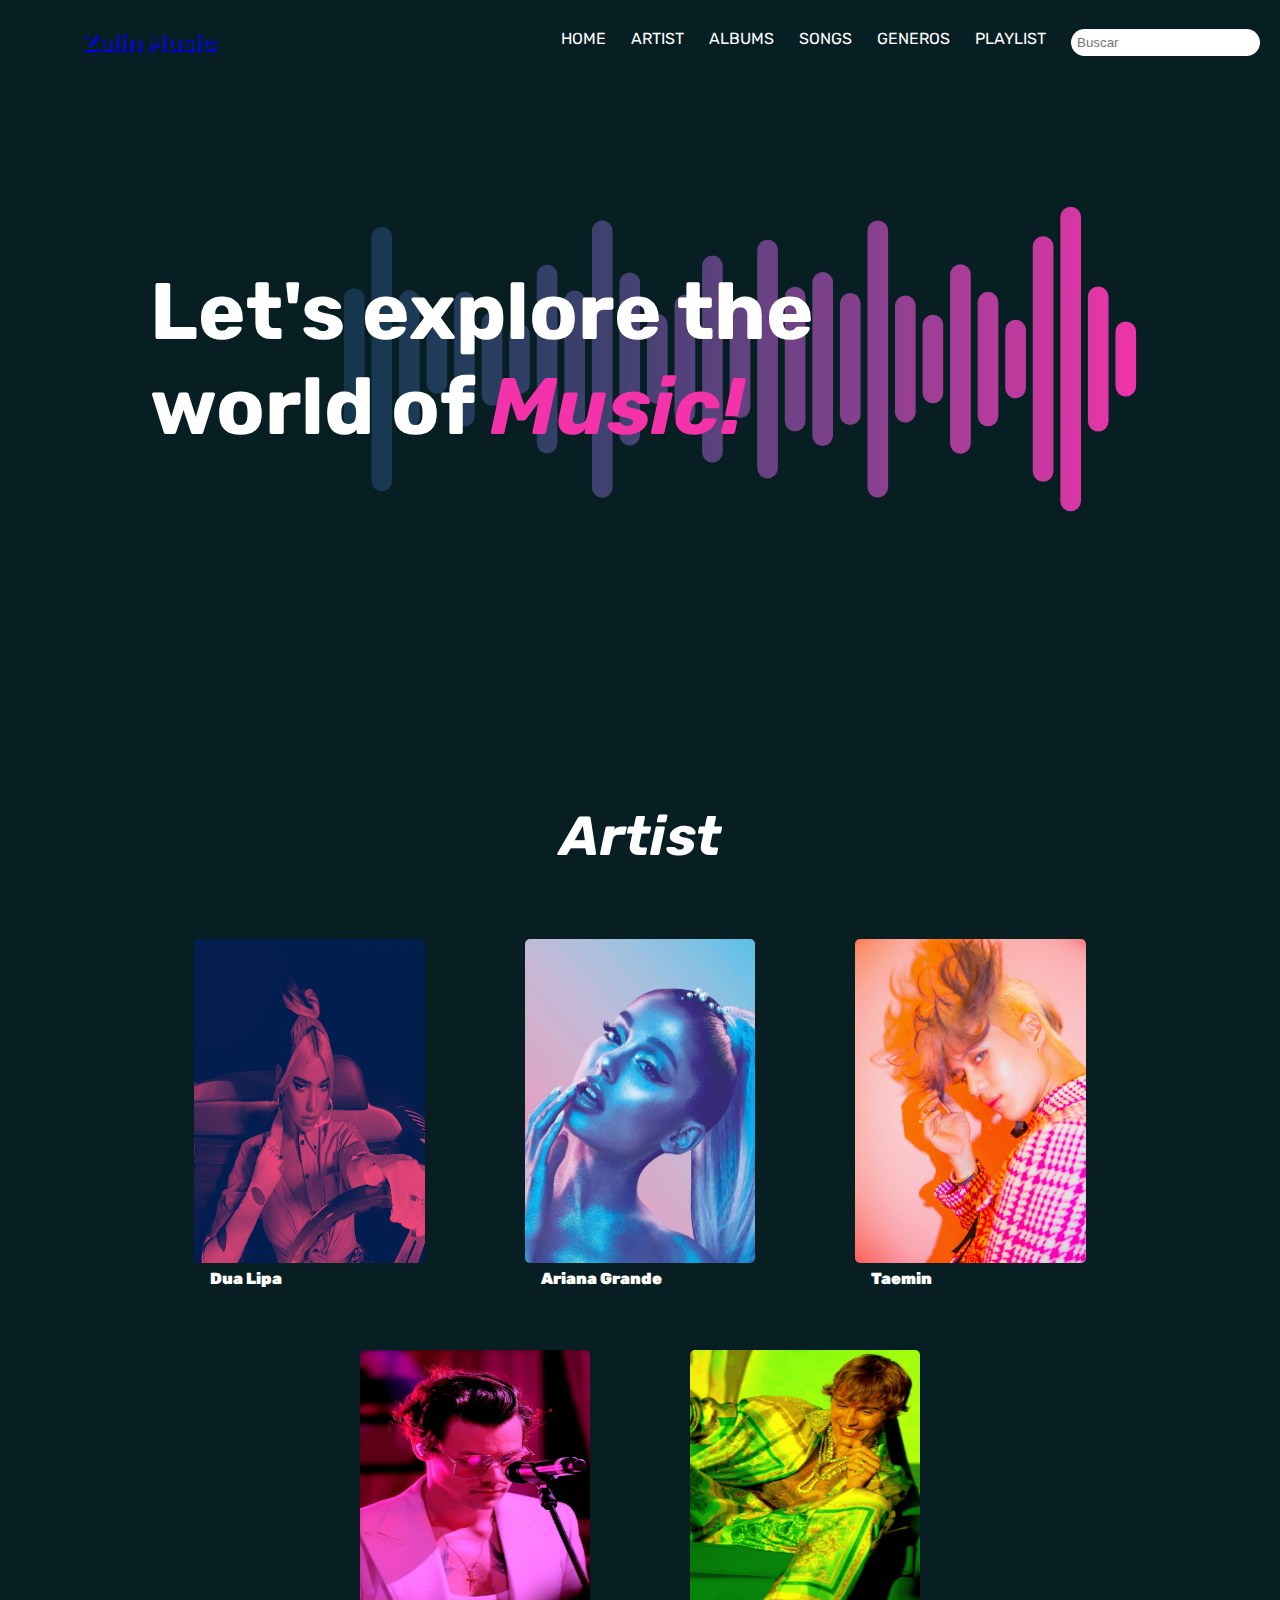
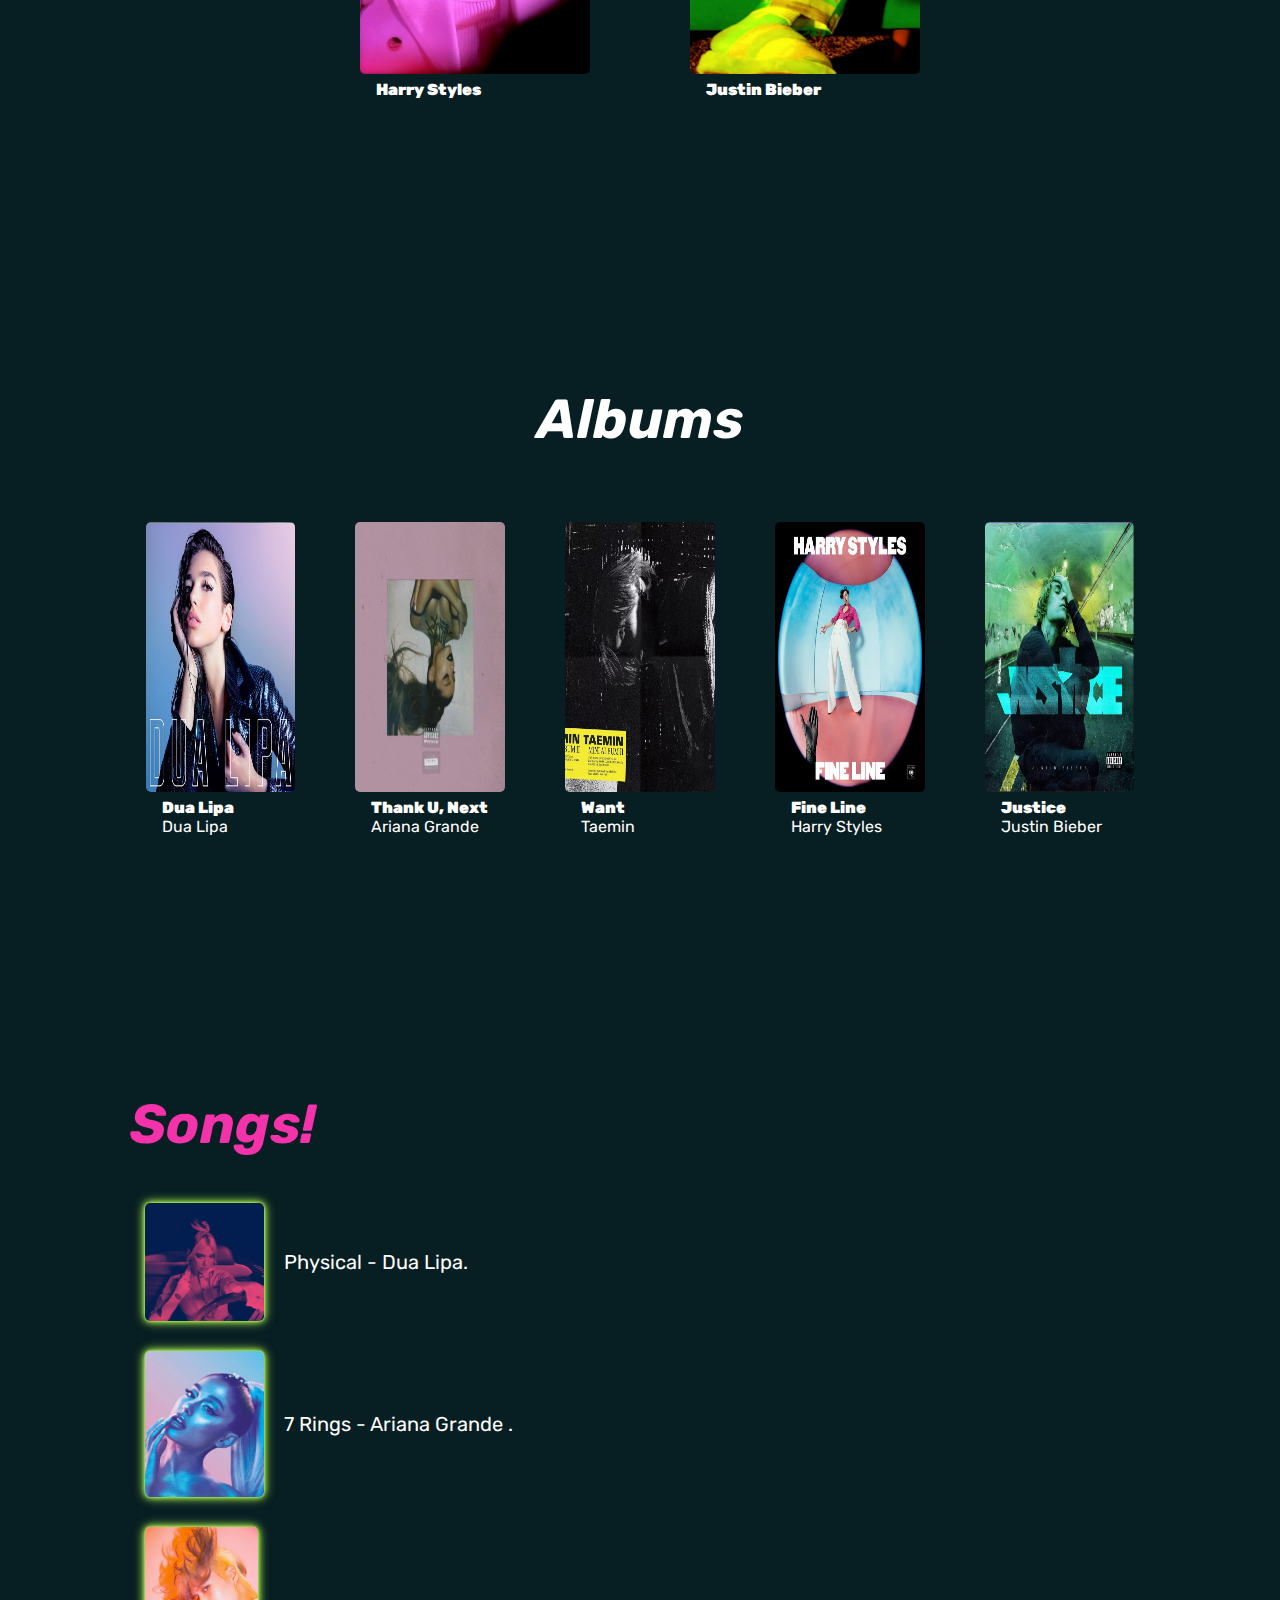
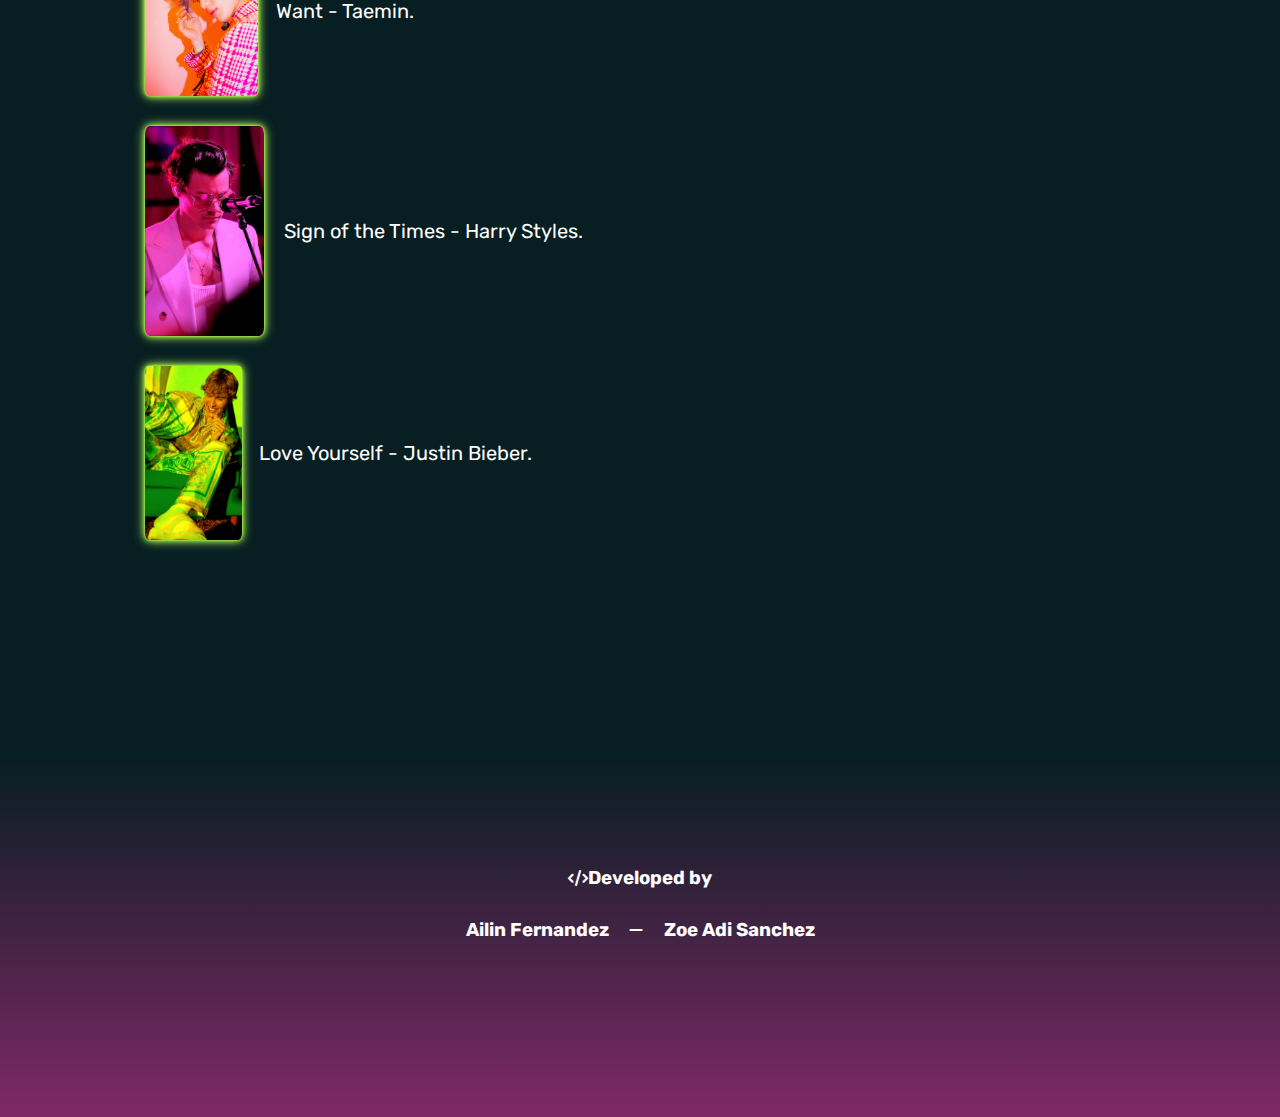
==== commit 8fde7595: "foto ariana y nombre" ====
--- a/index.html
+++ b/index.html
@@ -14,7 +14,7 @@
 <!-----------------------HEADER-------------------------->
     <header class="navbar">
         <div class="logo">
-            <h2 class="logotexto">Logo</h2>
+            <h2 class="logotexto">Zalin Music</h2>
         </div>
 
         <input type="checkbox" id="toggler" >
--- a/css/styles.css
+++ b/css/styles.css
@@ -64,6 +64,10 @@
 .logo{
     margin-left: 5%;
 }
+.logotexto{
+    text-shadow: 2px 2px 2px #0000ff;
+    color: #071E22;
+}
 .logo img{
     width: 60px;
     height: 60px;
@@ -195,7 +199,7 @@
     flex-direction: column;
     align-items:flex-start;
     padding: 10px;
-    background-color: #b3ff51;
+
 }
 .titulocancion{
     color: #F433AB;
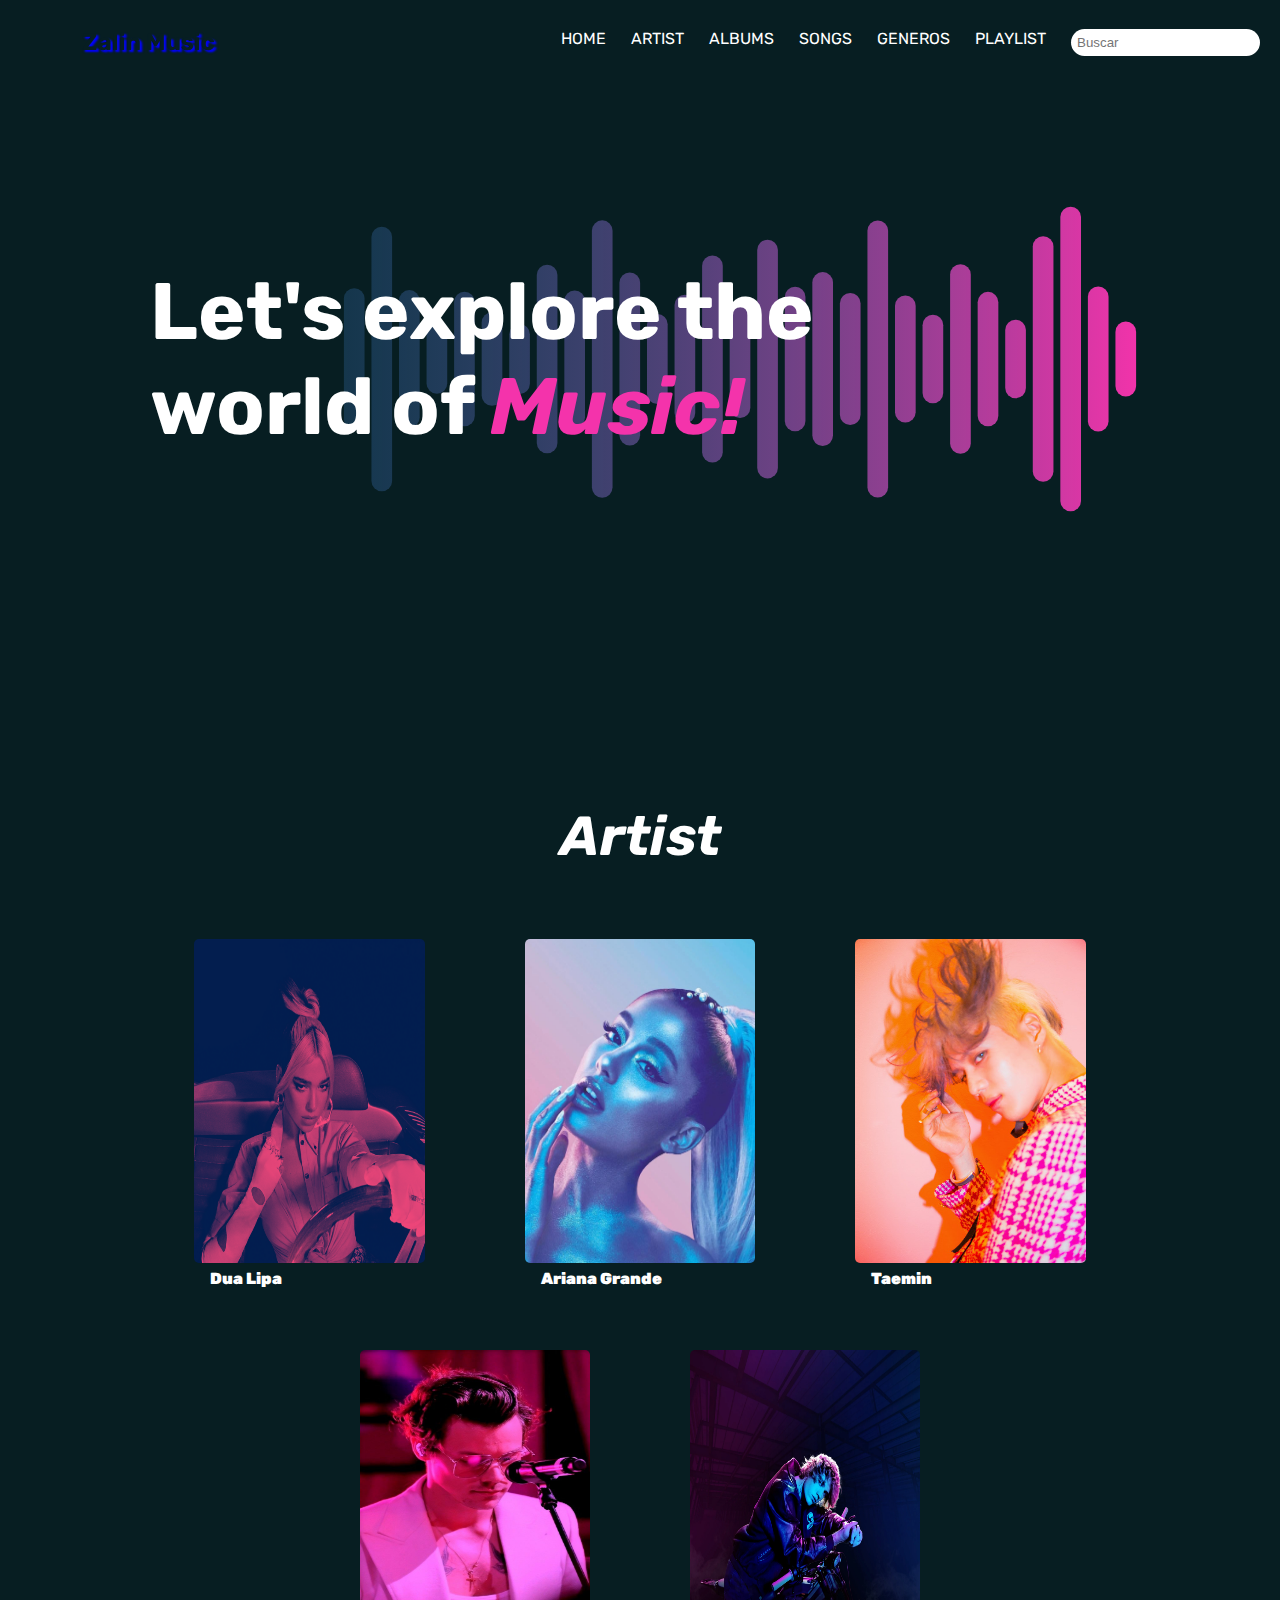
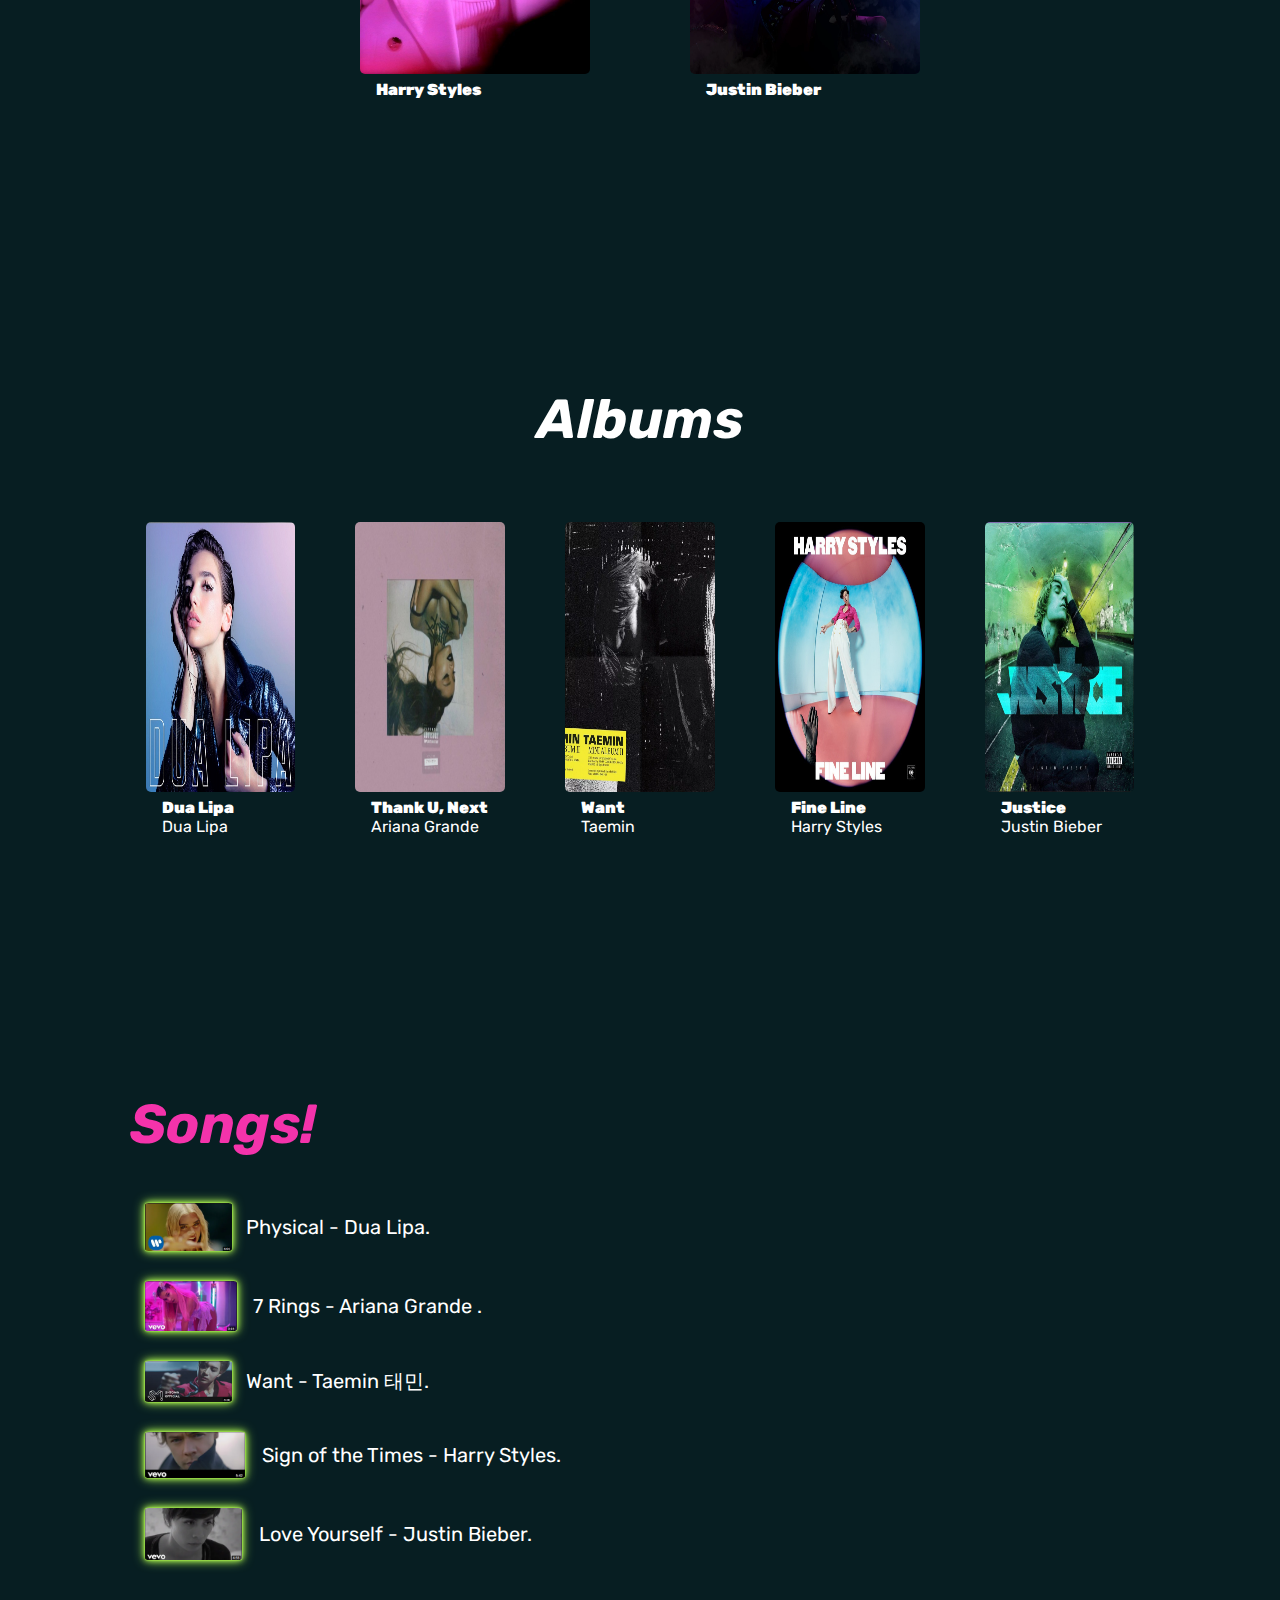
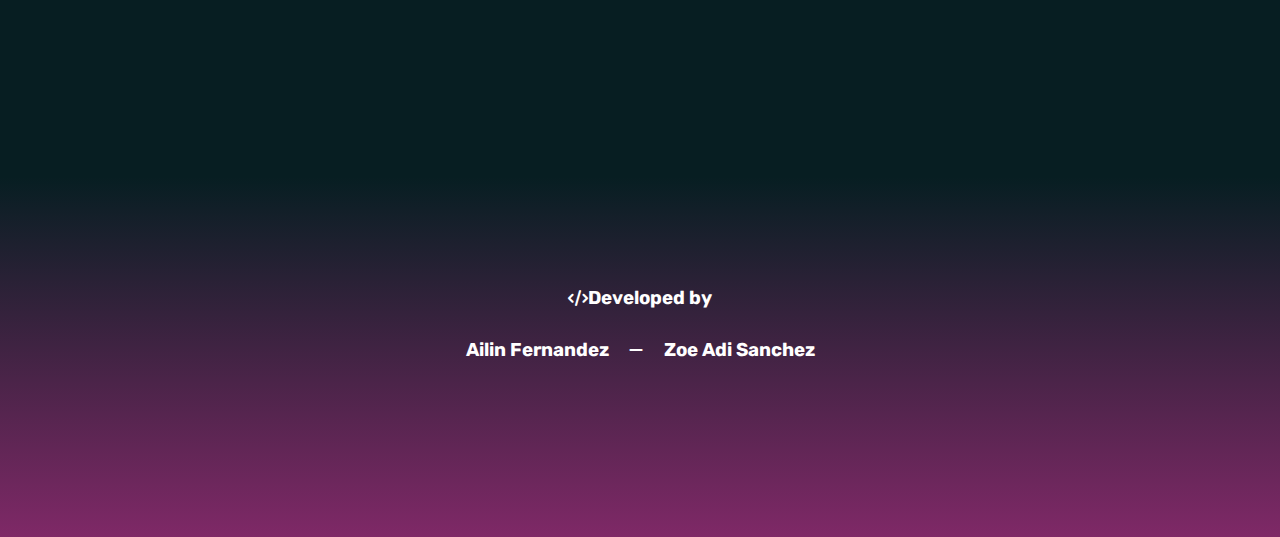
==== commit 13880fa9: "pagina 100% terminada" ====
--- a/index.html
+++ b/index.html
@@ -92,7 +92,7 @@
 
             <div class="card">
                 <a href="/programacionDH/detail-artist.html">
-                    <img src="./img/artistas/justinbieber.jpg">
+                    <img src="./img/artistas/justin.png">
                     <div class="container">
                         <h4><b>Justin Bieber</b></h4> 
                     </div>
@@ -157,35 +157,35 @@
             <div class="contenedorcanciones">
             <section class="marcador">
                 <a href="./detail-track.html">
-                <img src="./img/artistas/dualipa.png">
+                <img src="./img/canciones/dualipacancion.png">
                 <p>Physical - Dua Lipa.</p>
                 </a>
             </section>
 
             <section class="marcador">
                 <a href="./detail-track.html">
-                <img src="./img/artistas/arianagrande.jpg">
+                <img src="./img/canciones/arianagrandecancion.png">
                 <p>7 Rings - Ariana Grande .</p>
                 </a>
             </section>
 
             <section class="marcador">
                 <a href="./detail-track.html">
-                <img src="./img/artistas/taemin.jpg">
-                <p>Want - Taemin.</p>
-                </a>
-            </section>
-
-            <section class="marcador">
-                <a href="./detail-track.html">
-                <img src="./img/artistas/harrystyles.jpg">
+                <img src="./img/canciones/taemincancion.png">
+                <p>Want -   Taemin 태민.</p>
+                </a>
+            </section>
+
+            <section class="marcador">
+                <a href="./detail-track.html">
+                <img src="./img/canciones/harrycancion.png">
                 <p>Sign of the Times - Harry Styles.</p>
                 </a>
             </section>
 
             <section class="marcador">
                 <a href="./detail-track.html">
-                <img src="./img/artistas/justinbieber.jpg">
+                <img src="./img/canciones/justincancion.png">
                 <p>Love Yourself - Justin Bieber.</p>
                 </a>
             </section>
@@ -197,7 +197,7 @@
 <!-----------------------FOOTER-------------------------->
     
     <footer>
-        <div class="aversianda">
+        <div class="contenedorfooter">
             <div class="develop">
                 <i class="fa-solid fa-code"></i>
                 <h3> Developed by</h3>
--- a/css/styles.css
+++ b/css/styles.css
@@ -25,7 +25,7 @@
 }
 
 ::-webkit-scrollbar{
-    width: 12px;   
+    width: 8px;   
 }
 ::-webkit-scrollbar-track{
     background-color: #f3ebeb07;
@@ -42,7 +42,7 @@
     height: 40vh;
     width: 100%;
 }
-.aversianda{
+.contenedorfooter{
       padding-top: 80px;
       padding-bottom: 75px;
 }
@@ -231,7 +231,6 @@
     max-width: 12%;
     border-radius: 4%;
     box-shadow: 0 0 1px #b3ff51, 0 0 2px #b3ff51, 0 0 6px #b3ff51, 0 0 12px #b3ff51, inset 0 0 1px #b3ff51, inset 0 0 2px #b3ff51, inset 0 0 6px #b3ff51, inset 0 0 12px #b3ff51;
-
 }
 .marcador p{
     width: fit-content;
@@ -589,7 +588,11 @@
         padding-left: 2%;
         font-size: 20px;
     }
-    
+    .marcador img {
+        max-width: 20%;
+        border-radius: 4%;
+        box-shadow: 0 0 1px #b3ff51, 0 0 2px #b3ff51, 0 0 6px #b3ff51, 0 0 12px #b3ff51, inset 0 0 1px #b3ff51, inset 0 0 2px #b3ff51, inset 0 0 6px #b3ff51, inset 0 0 12px #b3ff51;
+    }
 
     /*----------GENEROS-----------*/
     .cardgenero {
@@ -666,8 +669,7 @@
     .corazon{
         margin-top: 3%;
     }
+     
     
-    
-    
-}
-
+}
+
